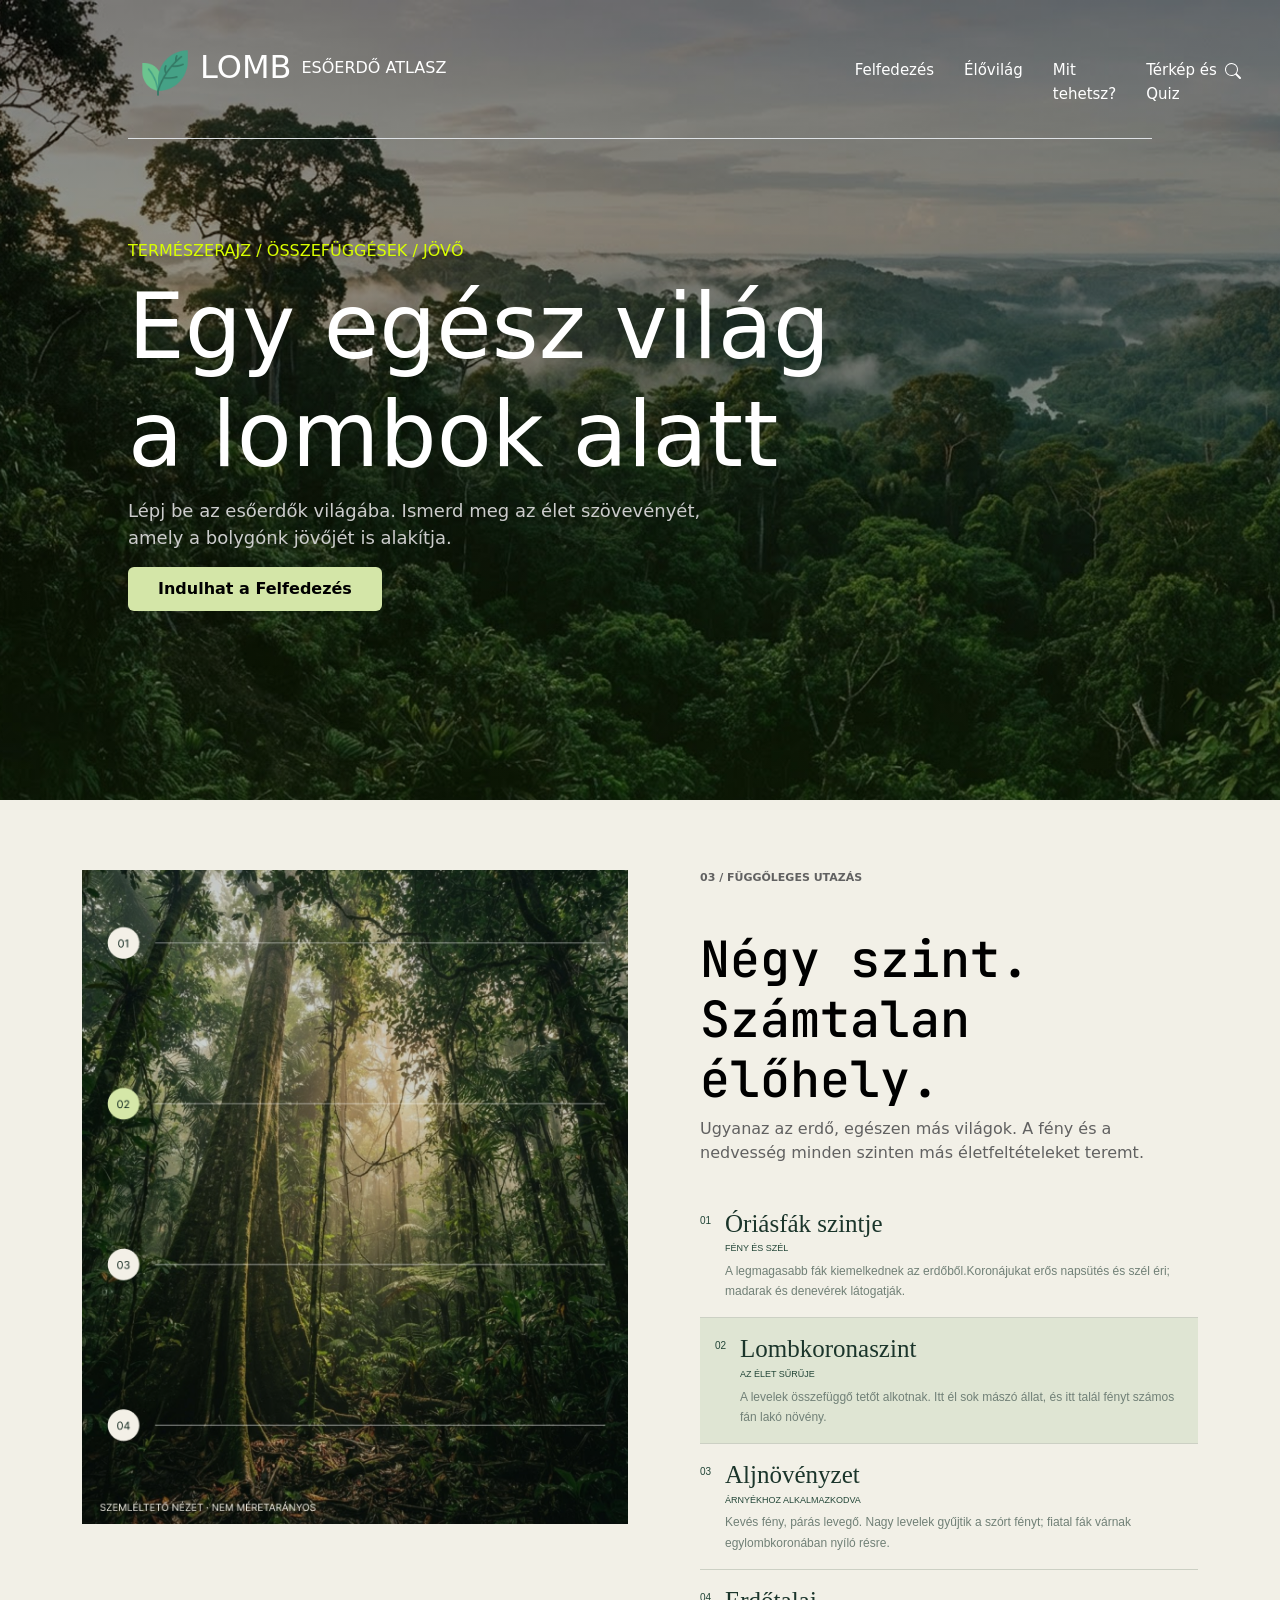
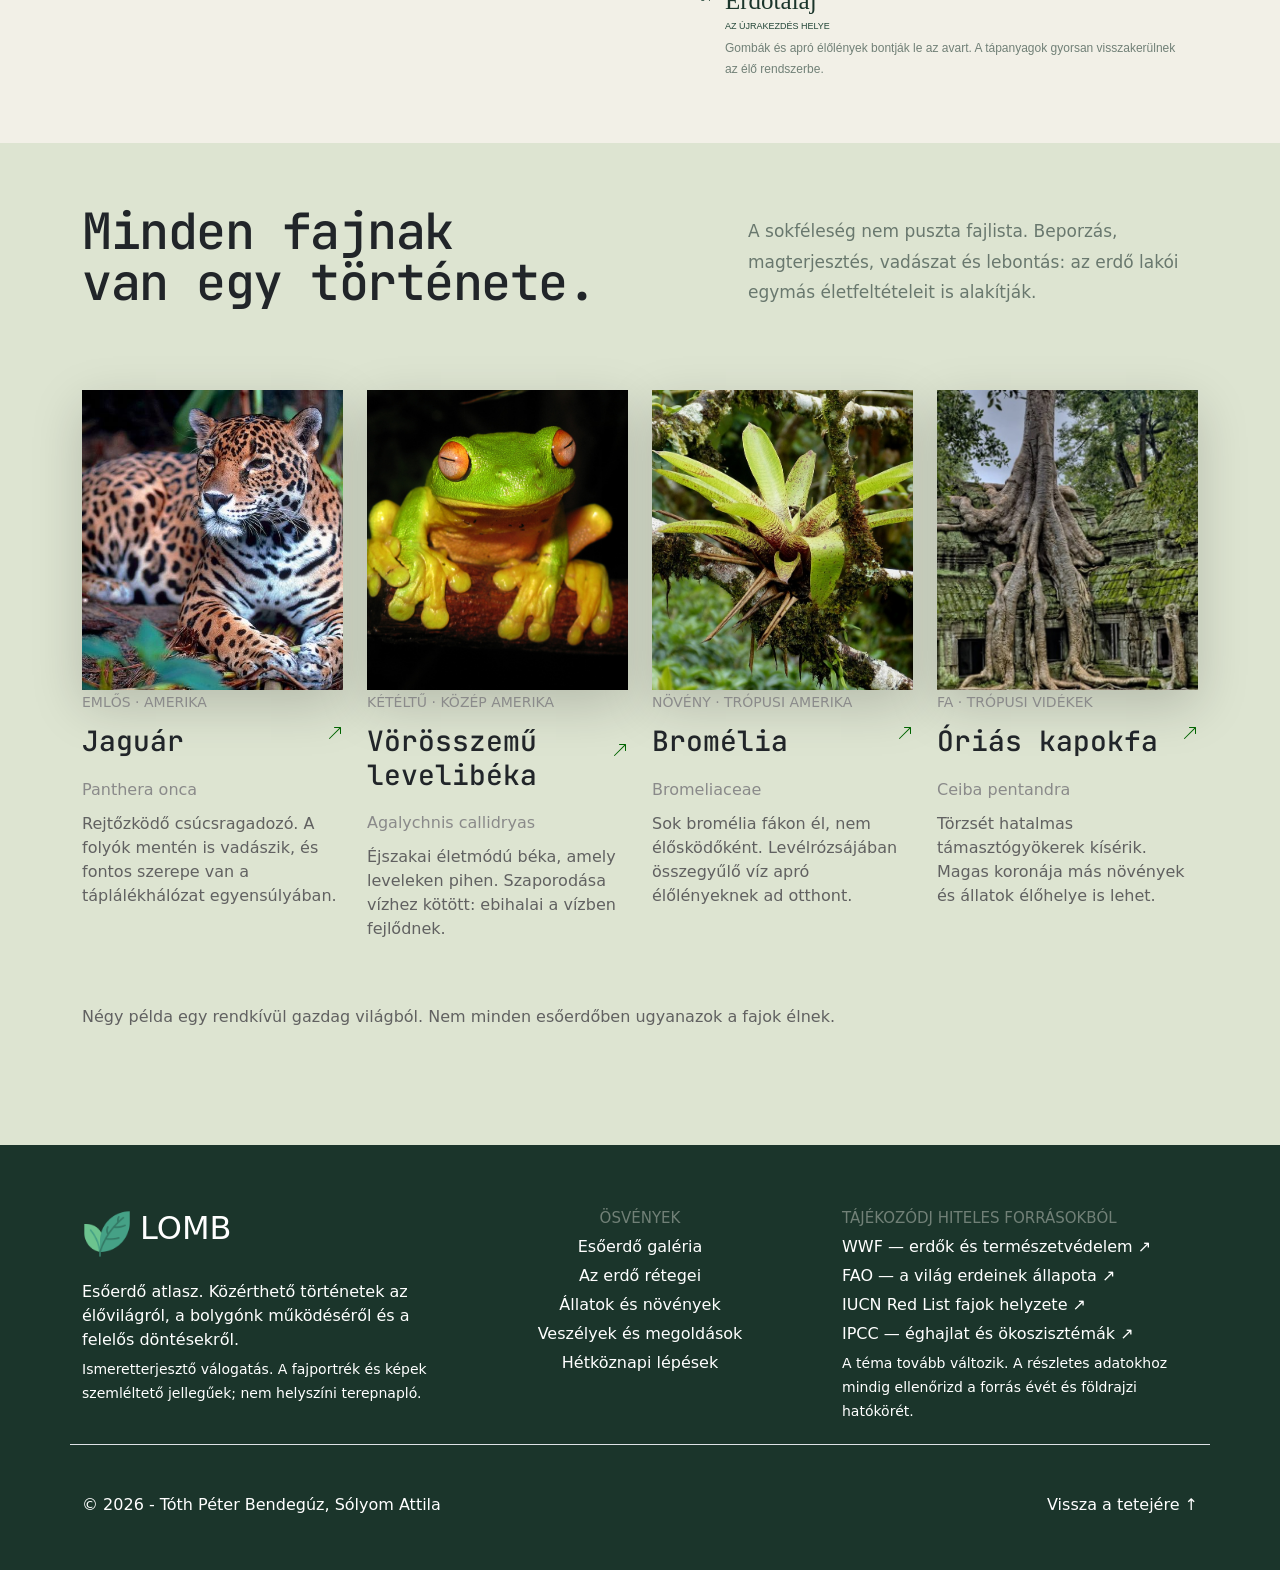
==== elovilag.html @ e2cf0f0d "Merge branch 'main' of https://github.com/Csattila123/Esoerdo-projekt" ====
<!DOCTYPE html>
<html lang="en">

<head>
    <meta charset="UTF-8">
    <meta name="viewport" content="width=device-width, initial-scale=1.0">
    <link href="https://cdn.jsdelivr.net/npm/bootstrap@5.3.8/dist/css/bootstrap.min.css" rel="stylesheet"
        integrity="sha384-sRIl4kxILFvY47J16cr9ZwB07vP4J8+LH7qKQnuqkuIAvNWLzeN8tE5YBujZqJLB" crossorigin="anonymous">
    <link rel="stylesheet" href="css/style.css">
    <title>Élővilág</title>
</head>

<body>
    <header>
        <div class="szoveg p-5">
            <div class="container-fluid border-bottom pb-3">
                <div class="row">
                    <div class="col-lg-8">
                        <div class="d-flex">
                            <img class="logo" src="images/logo.png" alt="logo" title="logo">
                            <h2>LOMB</h2>
                            <span class="text-uppercase mt-2">Esőerdő atlasz</span>
                        </div>

                    </div>

                    <div class="col-lg-4">
                        <ul class="d-flex">
                            <li><a href="index.html">Felfedezés</a></li>
                            <li><a href="elovilag.html">Élővilág</a></li>
                            <li><a href="mitTehetsz.html">Mit tehetsz?</a></li>
                            <li><a href="interaktiv.html">Térkép és Quiz</a></li>
                            <li><a href=""><svg xmlns="http://www.w3.org/2000/svg" width="16" height="16"
                                        fill="currentColor" class="bi bi-search" viewBox="0 0 16 16">
                                        <path
                                            d="M11.742 10.344a6.5 6.5 0 1 0-1.397 1.398h-.001q.044.06.098.115l3.85 3.85a1 1 0 0 0 1.415-1.414l-3.85-3.85a1 1 0 0 0-.115-.1zM12 6.5a5.5 5.5 0 1 1-11 0 5.5 5.5 0 0 1 11 0" />
                                    </svg></a></li>
                        </ul>
                    </div>
                </div>
            </div>

            <div class="kezdes">
                <span class="text-uppercase">Természerajz / Összefüggések / Jövő</span>
                <h1>Egy egész világ <br> a lombok alatt</h1>
                <p>Lépj be az esőerdők világába. Ismerd meg az élet szövevényét, <br>
                    amely a bolygónk jövőjét is alakítja.</p>
                <button type="button" class="btn btn-success">Indulhat a Felfedezés</button>
            </div>
        </div>
    </header>


    <main>
        <section class="esoerdoszint pb-5">

            <div class="container esoerdoszintek">
                <div class="row">
                    <div class="col-lg-6">
                        <img src="images/esoerdo_szintek.png" alt="esoerdo_szintek" title="esoerdo_szintek">
                    </div>


                    <div class="col-lg-6 szintek">
                        <p class="szekcio-cimke"> 03 / Függőleges utazás </p>
                        <h2>Négy szint. <br> Számtalan élőhely.</h2>
                        <p>Ugyanaz az erdő, egészen más világok. A fény és a nedvesség minden szinten más
                            életfeltételeket teremt.</p>



                        <section class="erdo-szintek">
                            <article class="erdo-szint">
                                <div class="szint-szam">01</div>
                                <div class="szint-tartalom">
                                    <h3>Óriásfák szintje</h3>
                                    <span class="szint-alcim">FÉNY ÉS SZÉL</span>
                                    <p>A legmagasabb fák kiemelkednek az erdőből.Koronájukat erős napsütés és szél éri;
                                        madarak és denevérek látogatják.</p>
                                </div>
                            </article>


                            <article class="erdo-szint kiemelt">
                                <div class="szint-szam">02</div>
                                <div class="szint-tartalom">
                                    <h3>Lombkoronaszint</h3>
                                    <span class="szint-alcim">AZ ÉLET SŰRŰJE</span>
                                    <p> A levelek összefüggő tetőt alkotnak. Itt él sok mászó állat, és itt talál fényt
                                        számos fán lakó növény.</p>
                                </div>
                            </article>


                            <article class="erdo-szint">
                                <div class="szint-szam">03</div>
                                <div class="szint-tartalom">
                                    <h3>Aljnövényzet</h3>
                                    <span class="szint-alcim">ÁRNYÉKHOZ ALKALMAZKODVA</span>
                                    <p>Kevés fény, párás levegő. Nagy levelek gyűjtik a szórt fényt; fiatal fák várnak
                                        egylombkoronában nyíló résre.</p>
                                </div>
                            </article>


                            <article class="erdo-szint">
                                <div class="szint-szam">04</div>
                                <div class="szint-tartalom">
                                    <h3>Erdőtalaj</h3>
                                    <span class="szint-alcim">AZ ÚJRAKEZDÉS HELYE</span>
                                    <p> Gombák és apró élőlények bontják le az avart. A tápanyagok gyorsan
                                        visszakerülnek az élő rendszerbe. </p>
                                </div>
                            </article>

                        </section>

                    </div>
                </div>
            </div>


        </section>


        <section class="pt-5 fajok">
            <div class="container">
                <div class="row kapcsolatok-fejlec align-items-center">
                    <div class="col-lg-7">


                        <h2 class="kapcsolatok-cim fajcim"> Minden fajnak<br> van egy története. </h2>
                    </div>

                    <div class="col-lg-5">
                        <div class="kapcsolatok-bevezeto">
                            <p> A sokféleség nem puszta fajlista. Beporzás, magterjesztés, vadászat
                                és lebontás: az erdő lakói egymás életfeltételeit is alakítják.</p>

                        </div>
                    </div>
                </div>
            </div>


            <div class="container esoerdoatlasz mt-5">
                <div class="row">
                    <div class="col-lg-3">
                        <img class="shadow-lg" src="images/jaguar.jpg" alt="jaguár" title="jaguár">
                        <span class="text-uppercase">EMLŐS · AMERIKA</span>
                        <div class="elolenynev d-flex">
                            <h3>Jaguár</h3>
                            <p><a class="elolenyhivatkozas" href="https://hu.wikipedia.org/wiki/Jagu%C3%A1r"
                                    target="_blank"> <svg xmlns="http://www.w3.org/2000/svg" width="16" height="16"
                                        fill="currentColor" class="bi bi-arrow-up-right" viewBox="0 0 16 16">
                                        <path fill-rule="evenodd"
                                            d="M14 2.5a.5.5 0 0 0-.5-.5h-6a.5.5 0 0 0 0 1h4.793L2.146 13.146a.5.5 0 0 0 .708.708L13 3.707V8.5a.5.5 0 0 0 1 0z" />
                                    </svg></a></p>
                        </div>

                        <p class="latinnev">Panthera onca</p>

                        <p>Rejtőzködő csúcsragadozó. A folyók
                            mentén is vadászik, és fontos szerepe van
                            a táplálékhálózat egyensúlyában.</p>
                    </div>


                    <div class="col-lg-3">
                        <img class="shadow-lg" src="images/levelibeka.jpg" alt="vörösszemű levelibéka" title="vörösszemű levelibéka">
                        <span class="text-uppercase">KÉTÉLTŰ · KÖZÉP AMERIKA</span>
                        <div class="elolenynev d-flex">
                            <h3>Vörösszemű levelibéka </h3>
                            <p><a class="elolenyhivatkozas"
                                    href="https://hu.wikipedia.org/wiki/V%C3%B6r%C3%B6sszem%C5%B1_levelib%C3%A9ka"
                                    target="_blank"> <svg xmlns="http://www.w3.org/2000/svg" width="16" height="16"
                                        fill="currentColor" class="bi bi-arrow-up-right" viewBox="0 0 16 16">
                                        <path fill-rule="evenodd"
                                            d="M14 2.5a.5.5 0 0 0-.5-.5h-6a.5.5 0 0 0 0 1h4.793L2.146 13.146a.5.5 0 0 0 .708.708L13 3.707V8.5a.5.5 0 0 0 1 0z" />
                                    </svg></a></p>
                        </div>

                        <p class="latinnev">Agalychnis callidryas</p>

                        <p>Éjszakai életmódú béka, amely leveleken
                            pihen. Szaporodása vízhez kötött: ebihalai
                            a vízben fejlődnek.</p>
                    </div>


                    <div class="col-lg-3">
                        <img class="shadow-lg" src="images/bromelia.jpg" alt="bromélia" title="bromélia">
                        <span class="text-uppercase">NÖVÉNY · TRÓPUSI AMERIKA</span>
                        <div class="elolenynev d-flex">
                            <h3>Bromélia</h3>
                            <p><a class="elolenyhivatkozas" href="https://hu.wikipedia.org/wiki/Brom%C3%A9lia"
                                    target="_blank"> <svg xmlns="http://www.w3.org/2000/svg" width="16" height="16"
                                        fill="currentColor" class="bi bi-arrow-up-right" viewBox="0 0 16 16">
                                        <path fill-rule="evenodd"
                                            d="M14 2.5a.5.5 0 0 0-.5-.5h-6a.5.5 0 0 0 0 1h4.793L2.146 13.146a.5.5 0 0 0 .708.708L13 3.707V8.5a.5.5 0 0 0 1 0z" />
                                    </svg></a></p>
                        </div>

                        <p class="latinnev">Bromeliaceae</p>

                        <p>Sok bromélia fákon él, nem élősködőként.
                            Levélrózsájában összegyűlő víz apró
                            élőlényeknek ad otthont.</p>
                    </div>


                    <div class="col-lg-3">
                        <img class="shadow-lg" src="images/kapokfa.jpg" alt="kapokfa" title="kapokfa">
                        <span class="text-uppercase">FA · TRÓPUSI VIDÉKEK</span>
                        <div class="elolenynev d-flex">
                            <h3>Óriás kapokfa</h3>
                            <p><a class="elolenyhivatkozas" href="https://hu.wikipedia.org/wiki/Gyapotfa"
                                    target="_blank"> <svg xmlns="http://www.w3.org/2000/svg" width="16" height="16"
                                        fill="currentColor" class="bi bi-arrow-up-right" viewBox="0 0 16 16">
                                        <path fill-rule="evenodd"
                                            d="M14 2.5a.5.5 0 0 0-.5-.5h-6a.5.5 0 0 0 0 1h4.793L2.146 13.146a.5.5 0 0 0 .708.708L13 3.707V8.5a.5.5 0 0 0 1 0z" />
                                    </svg></a></p>
                        </div>

                        <p class="latinnev">Ceiba pentandra</p>

                        <p>Törzsét hatalmas támasztógyökerek
                            kísérik. Magas koronája más növények és
                            állatok élőhelye is lehet.</p>
                    </div>
                </div>
                <p class="pelda mt-5">Négy példa egy rendkívül gazdag világból. Nem minden esőerdőben ugyanazok a fajok
                    élnek.</p>
            </div>


        </section>
    </main>

    <footer>
        <div class="container py-5">
            <div class="row border-bottom py-3">
                <div class="col-lg-4">
                    <div class="d-flex mb-3">
                        <p class="me-2"><img src="images/logo.png" alt="logo" title="logo" class="logo"></p>
                        <h2>LOMB</h2>
                    </div>

                    <p>Esőerdő atlasz. Közérthető történetek az élővilágról, a
                        bolygónk működéséről és a felelős döntésekről.</p>

                    <p><small>Ismeretterjesztő válogatás. A fajportrék és képek szemléltető jellegűek;
                            nem helyszíni terepnapló.</small></p>
                </div>
                <div class="col-lg-4 text-center">
                    <h3>Ösvények</h3>
                    <p><a href="https://www.shutterstock.com/hu/search/amazon-jungle-map" target="_blank">Esőerdő
                            galéria</a></p>
                    <p><a href="elovilag.html">Az erdő rétegei</a></p>
                    <p><a href="elovilag.html">Állatok és növények</a></p>
                    <p><a href="mitTehetsz.html">Veszélyek és megoldások</a></p>
                    <p><a href="mitTehetsz.html">Hétköznapi lépések</a></p>
                </div>
                <div class="col-lg-4">
                    <h3>Tájékozódj hiteles forrásokból</h3>
                    <p><a href="https://wwf.hu/" target="_blank">WWF — erdők és természetvédelem ↗</a></p>
                    <p><a href="https://www.fao.org/home/en" target="_blank">FAO — a világ erdeinek állapota ↗</a></p>
                    <p><a href="https://www.iucnredlist.org/" target="_blank">IUCN Red List fajok helyzete ↗</a></p>
                    <p><a href="https://www.ipcc.ch/" target="_blank">IPCC — éghajlat és ökoszisztémák ↗</a></p>
                    <p><small>A téma tovább változik. A részletes adatokhoz mindig ellenőrizd a
                            forrás évét és földrajzi hatókörét.</small></p>
                </div>
            </div>

            <div class="d-flex justify-content-between mt-5">
                <p>&copy; 2026 - Tóth Péter Bendegúz, Sólyom Attila</p>
                <p><a href="#kezdes">Vissza a tetejére ↑</a></p>
            </div>
        </div>
    </footer>
</body>

</html>
---- css/style.css ----
@import url('https://fonts.googleapis.com/css2?family=JetBrains+Mono:ital,wght@0,100..800;1,100..800&display=swap');

.logo{
    height: 50px;
}

header h2{
    margin: 0px 10px;
}

header {
    background:
        linear-gradient(rgba(0, 0, 0, 0.5), rgba(34, 78, 14, 0.25)),
        url("../images/Rainforest canopy.png");
    height: 800px;
    background-repeat: no-repeat;
    background-size: cover;
    color: #fff;
    background-position: center top;
    padding-left: 80px;
    padding-right: 80px;
    background-attachment: fixed;
}

header ul{
    list-style-type: none;
    text-decoration: none;
    margin-top: 10px;
}

header ul li a{
    text-decoration: none;
    margin-right: 30px;
    color: #fff;
    font-size: 15px;
    transition: font-size 0.3s ease-in-out;
    
}



header ul li a:hover{
    font-size: 17px;
}

.kezdes{
    margin-top: 100px;
}

.kezdes span{
    color: rgb(217, 255, 0);
}

.kezdes h1{
    margin-top: 10px;
    font-size: 90px;
}

.kezdes p:first-of-type{
    color: rgb(204, 204, 204);
    font-size: 18px;
}


.kezdes button{
    font-size: 16px;
    padding: 10px 30px;
    background-color: rgb(212,230, 168);
    color:#000;
    border: none;
    font-weight: 600;
}

.kezdes button:hover{
    background-color: rgb(108, 121, 72);
    color:#000;
    border: none;
    font-weight: 600;
}






.kapcsolatok {
    background-color: #f2f0e7 !important;
    padding: 85px 5.4% 80px;
}

.kapcsolatok .container {
    padding: 0;
}


.kapcsolatok-fejlec {
    row-gap: 25px;
}

.kisZold small, .szekcio-cimke{
    text-transform: uppercase;
}

.szekcio-cimke {
    font-size: 11px;
    font-weight: 600;
    margin-bottom: 42px;
    color: #1b352b;
}

.kapcsolatok-cim {
    font-size: clamp(48px, 4.5vw, 62px);
    font-weight: 500;
    line-height: 1.02;
    letter-spacing: -1.5px;
    margin: 0;
}

.kapcsolatok-bevezeto {
    max-width: 450px;
    margin-left: auto;
    padding-top: 25px;
}

.kapcsolatok-bevezeto p {
    color: #69786e;
    font-size: 17px;
    line-height: 1.8;
    margin-bottom: 14px;
}

.kapcsolatok-bevezeto span {
    display: block;
    font-size: 12px;
    line-height: 1.7;
   
}


.kapcsolatok-vonal {
    border: 0;
    border-top: 2px solid #ccd0c4;
    opacity: 1;
    margin: 40px 0;
}


.kapcsolat-kartya {
    height: 100%;
}

.kartya-felso {
    display: flex;
    justify-content: space-between;
    align-items: center;
    margin-bottom: 22px;
    padding-right: 12px;
}



.kapcsolat-kartya h3 {
    font-size: 29px;
    font-weight: 500;
    letter-spacing: -0.5px;
    margin-bottom: 14px;
}

.kapcsolat-kartya p {
    color: #718077;
    font-size: 17px;
    line-height: 1.75;
    max-width: 390px;
    margin-bottom: 15px;
}

.kapcsolat-kartya a {
    display: inline-flex;
    align-items: center;
    gap: 6px;

    color: #173d30;
    font-size: 11px;
    font-weight: 700;

    text-decoration: none;
    border: none;
    background: transparent;
    padding: 0;
    margin: 0;

    transition: opacity 0.2s ease;
}

.kapcsolat-kartya a span {
    display: inline-block;
    font-size: 13px;
    line-height: 1;
    font-weight: 500;
    transition: transform 0.2s ease;
    font-family: "Inter", sans-serif;
}

.kapcsolat-kartya a:hover {
    color: #173d30;
    text-decoration: none;
    opacity: 0.7;
}

.kapcsolat-kartya a:hover span {
    transform: translate(2px, -2px);
}

.tropusiesoerdo{
    padding-top: 100px ;
}

.zoldHatter img, .esoerdoatlasz img, .torekenyEgyensuly img{
    width: 100%;
    object-fit: cover;
    margin-top: 20px;
}

.esoerdoatlasz img{
    max-width: 100%;
    height: 300px;
    
}

.esoerdohatter{
    background-color: rgb(232, 230, 219) !important;
}

.esoerdoatlasz span{
    font-size: 14px;
    color: #8b8b8b;
}

.esoerdoatlasz h3, .zoldHatter h3, .torekenyEgyensuly h3{
    font-family: "JetBrains Mono", monospace;
    margin: 10px 0px;
}

.esoerdoatlasz p{
    color: #616161;
}

.esoerdoatlasz{
    padding-bottom: 100px;
}

.torekenyEgyensuly, .zoldHatter, .tavoliErdok{
    padding-top: 100px;
}

.zoldHatter{
    background-color: #173d30;
    color: #fff;
}

.zoldHatter h2, .torekenyEgyensuly h2{
    font-family: "Inter", sans-serif;
}
.esoerdoszintek img{
    object-fit: cover;
    max-width: 100%;
    width: 100%;
}

.esoerdoszint{
    padding-top: 70px;
    background-color: #f2f0e7 !important;
}

.szintek{
    padding-left: 60px;
}

.szintek h2{
     font-family: "JetBrains Mono", monospace;
     font-size: 50px;
     color: #000;
}

.szintek p{
    color: #616161;
}

.szintek{
    color: #000 !important;
}

.erdo-szintek {
    width: 100%;
    background-color: #f2f0e7 !important;
    color: #1b352b;
    margin-top: 45px;
}

.erdo-szint {
    display: grid;
    grid-template-columns: 25px 1fr;
    column-gap: 0;

    padding: 17px 15px 16px 0;
    border-bottom: 1px solid #ccd0c4;

    transition: background-color 0.2s ease;
}

.erdo-szint:first-child {
    padding-top: 0;
}

.erdo-szint:last-child {
    border-bottom: none;
}

.erdo-szint.kiemelt {
    background-color: #dfe5d3 !important;
    padding: 17px 15px 16px;
    margin-left: 0;
    margin-right: 0;
}

.szint-szam {
    font-family: "Inter", sans-serif;
    font-size: 10px;
    font-weight: 400;
    color: #234638;
    padding-top: 3px;
}

.szint-tartalom h3 {
    font-family: "Cormorant Garamond", Georgia, serif;
    font-size: 25px;
    font-weight: 500;
    line-height: 1.15;

    color: #1b352b;
    margin: 0 0 3px;
}

.szint-alcim {
    display: block;
    font-family: "Inter", sans-serif;
    font-size: 9px;
    font-weight: 500;
    line-height: 1.6;
    color: #234638;

    margin-bottom: 5px;
}

.szint-tartalom p {
    font-family: "Inter", sans-serif;
    font-size: 12px;
    font-weight: 400;
    line-height: 1.7;

    color: #718077;
    margin: 0;
    max-width: 850px;
}


.fajok{
    background-color: rgb(221, 228, 209);
}

.elolenynev{
    justify-content: space-between;
    align-items:center;
}

.elolenyhivatkozas svg{
    color: darkgreen;
    transition: height 0.3s ease-in-out !important;
}

.elolenyhivatkozas svg:hover{
    height: 30px !important;
}

.latinnev{
    color:#8a8a8a !important;
    margin: 10px 0px;
}

.pelda{
    color:#8a8a8a;
}
.kisZold{
    background-color: #dde4d1;
    color: #173d30;
}

.mittehetsz{
    background:
        linear-gradient(rgba(0, 0, 0, 0.5), rgba(13, 29, 5, 0.9)),
        url("../images/Livingfoliage.png");
    height: 550px;
    background-repeat: no-repeat;
    background-size: cover;
    color: #fff;
    background-position: center top;
    padding-left: 80px;
    padding-right: 80px;
   padding-bottom: 100px !important;
}

.mittehetsz h2{
    font-size: 50px;
}

.mittehetsz p{
    color: #aaa;
}

.mittehetszdiv{
    width: 30% ;
    padding-left: 70px;
}

.mittehetszdiv .btn-success{
    background-color: rgb(212,230, 168);
    color:#000;
    border-radius: 10px;
    font-weight: 500;
    margin-right: 20px;
}

.mittehetszdiv .btn-success:hover{
    background-color: rgb(108, 121, 72);
    color:#000;
    font-weight: 500;
}

.mittehetszdiv .btn-outline-light{
    background-color:transparent;
    color: #fff;
    border: 1px solid #fff;
}

.mittehetszdiv .btn-outline-light:hover{
    background-color:rgb(175, 175, 175);
    color:#fff;
}

.torekenyEgyensuly{
    background-color: #fff;
    color: #000;
}

.torekenyEgyensuly h3, .torekenyEgyensuly h2, .tavoliErdok h3, .tavoliErdok h2{
    color: #000;
}

.tudatosKartya{
    width: 600px;
    margin: 10px;
    background-color: #fff;
}

.tavoliErdok h3{
    font-style: italic;
}

.tavoliErdok{
    background-color: #e8e6db;
    color: #000;
}

.tipp{
    color: #173d30;
    font-weight: 800;
}

.eltunik{
    font-size: 50px;
    font-family: "JetBrains Mono", monospace;
}

.tavoliErdok{
    padding-bottom: 130px !important;
}

.fajcim{
    font-family: "JetBrains Mono", monospace;
    font-size: 50px;
}

.legnagyobb{
    font-family: "JetBrains Mono", monospace;
    font-size: 50px;
}

.kepamazon{
    border-radius: 15px;
}

footer{
    background-color:#1b352b;
    color: #fff;
}

footer h3{
    text-transform: uppercase;
    color: #718077;
    font-size: 15px;
}

footer a{
    color: #fff;
    text-decoration: none;
}

footer p{
    margin-bottom: 5px;
}
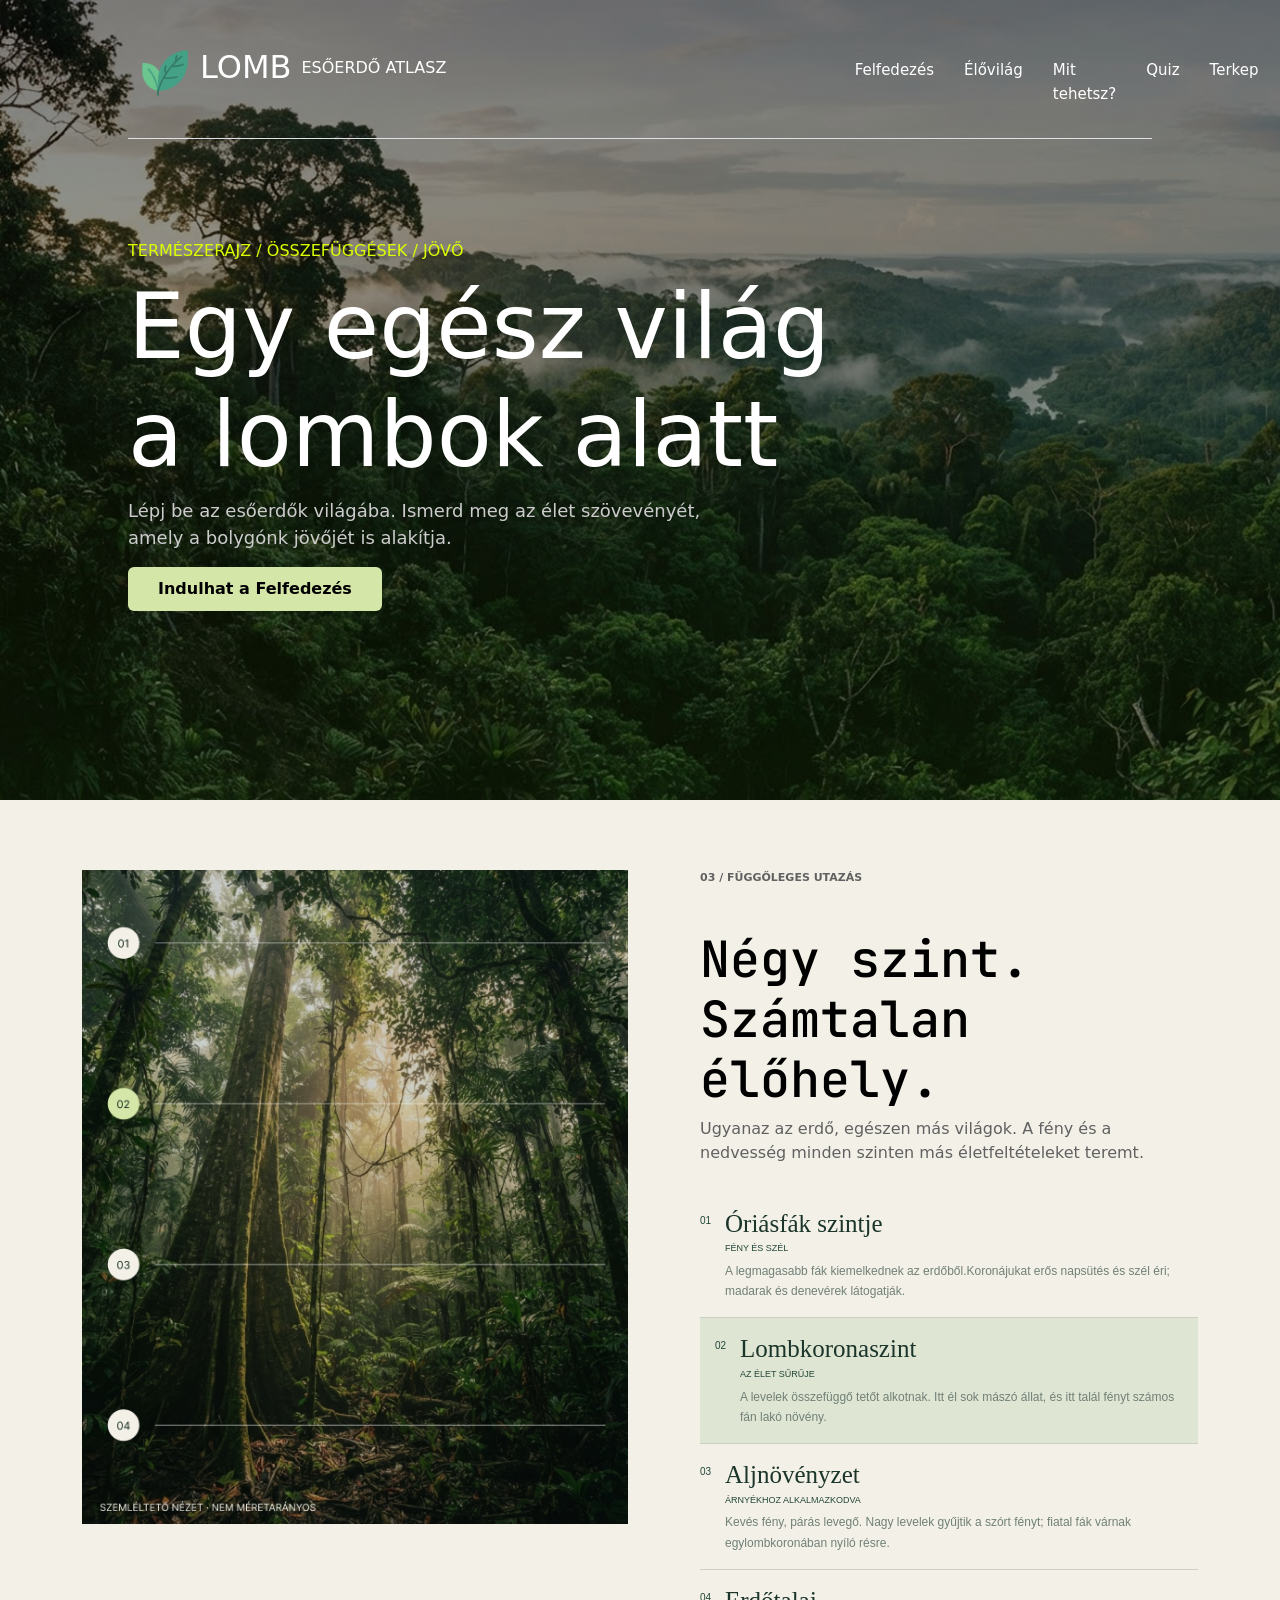
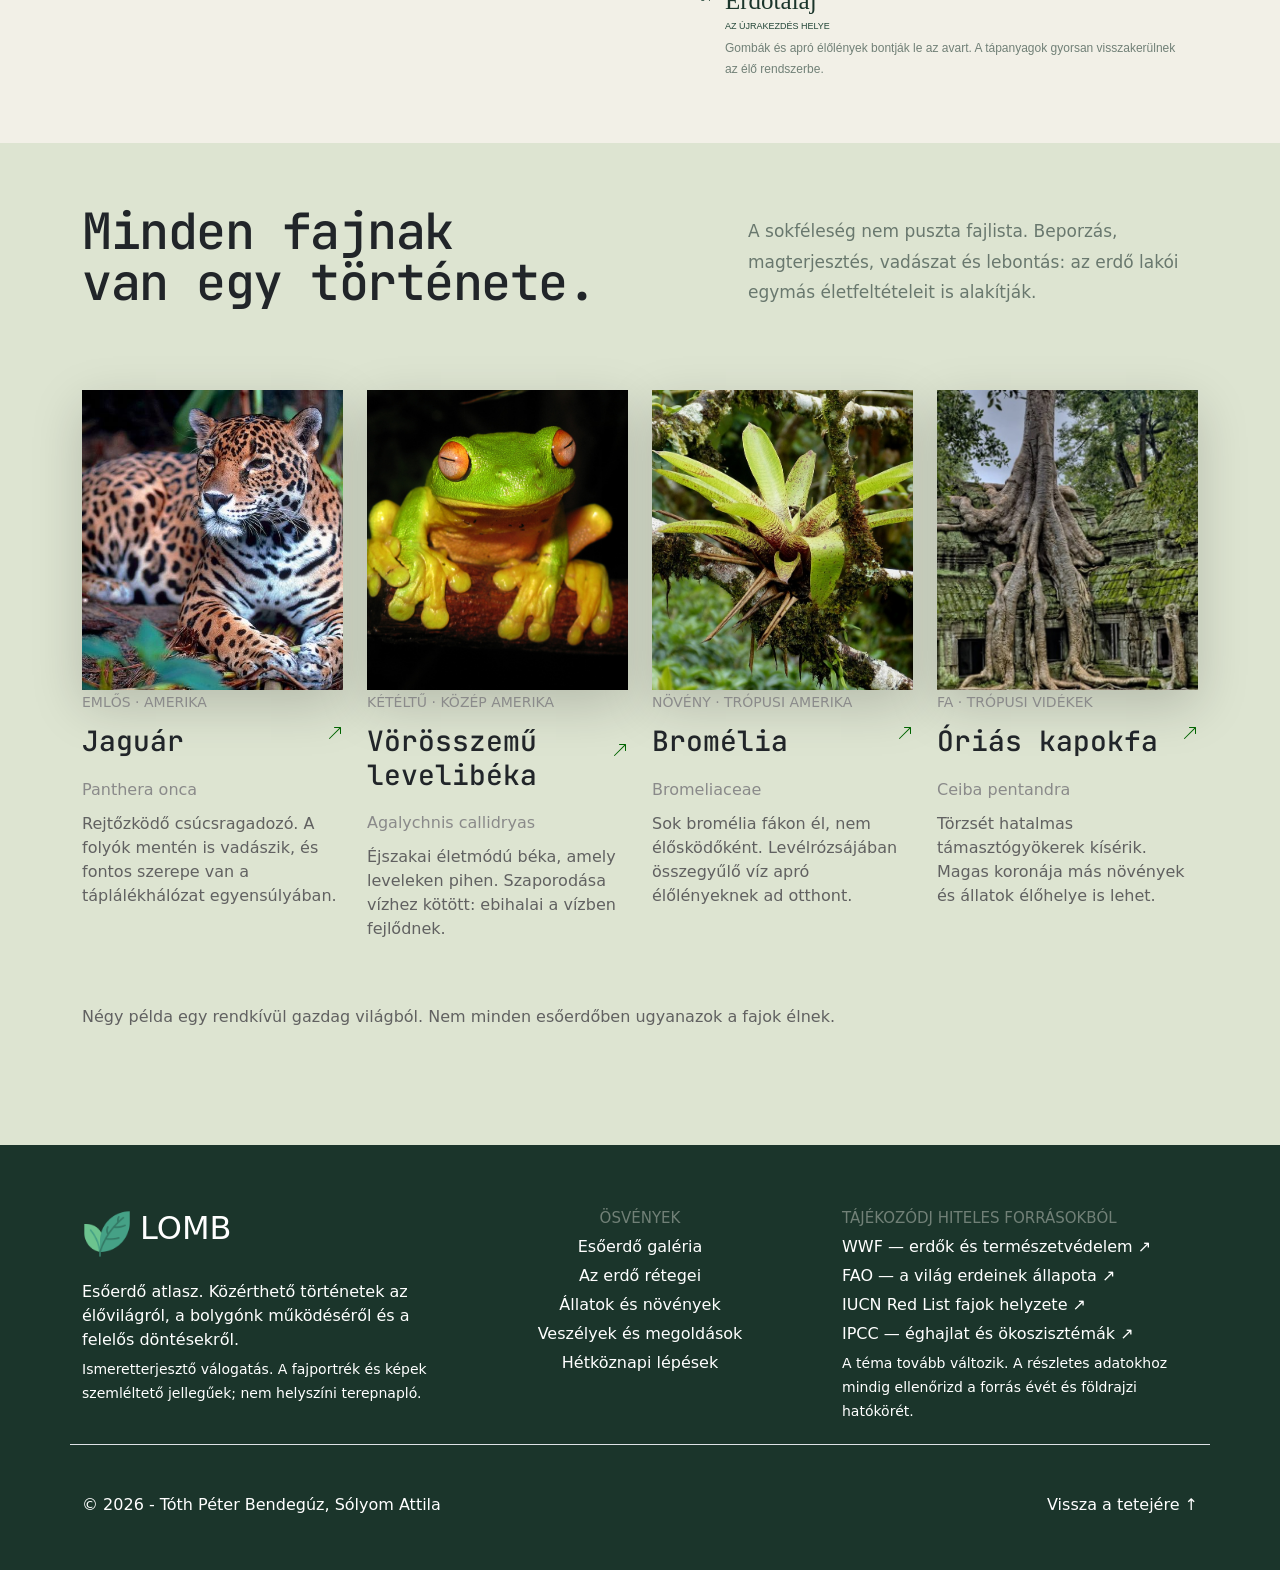
==== commit 7e0978a3: "térkép és kvíz különválasztása" ====
--- a/elovilag.html
+++ b/elovilag.html
@@ -29,7 +29,8 @@
                             <li><a href="index.html">Felfedezés</a></li>
                             <li><a href="elovilag.html">Élővilág</a></li>
                             <li><a href="mitTehetsz.html">Mit tehetsz?</a></li>
-                            <li><a href="interaktiv.html">Térkép és Quiz</a></li>
+                            <li><a href="interaktiv.html">Quiz</a></li>
+                            <li><a href="terkep.html">Terkep</a></li>
                             <li><a href=""><svg xmlns="http://www.w3.org/2000/svg" width="16" height="16"
                                         fill="currentColor" class="bi bi-search" viewBox="0 0 16 16">
                                         <path
@@ -40,7 +41,7 @@
                 </div>
             </div>
 
-            <div class="kezdes">
+            <div class="kezdes" id="kezdes">
                 <span class="text-uppercase">Természerajz / Összefüggések / Jövő</span>
                 <h1>Egy egész világ <br> a lombok alatt</h1>
                 <p>Lépj be az esőerdők világába. Ismerd meg az élet szövevényét, <br>
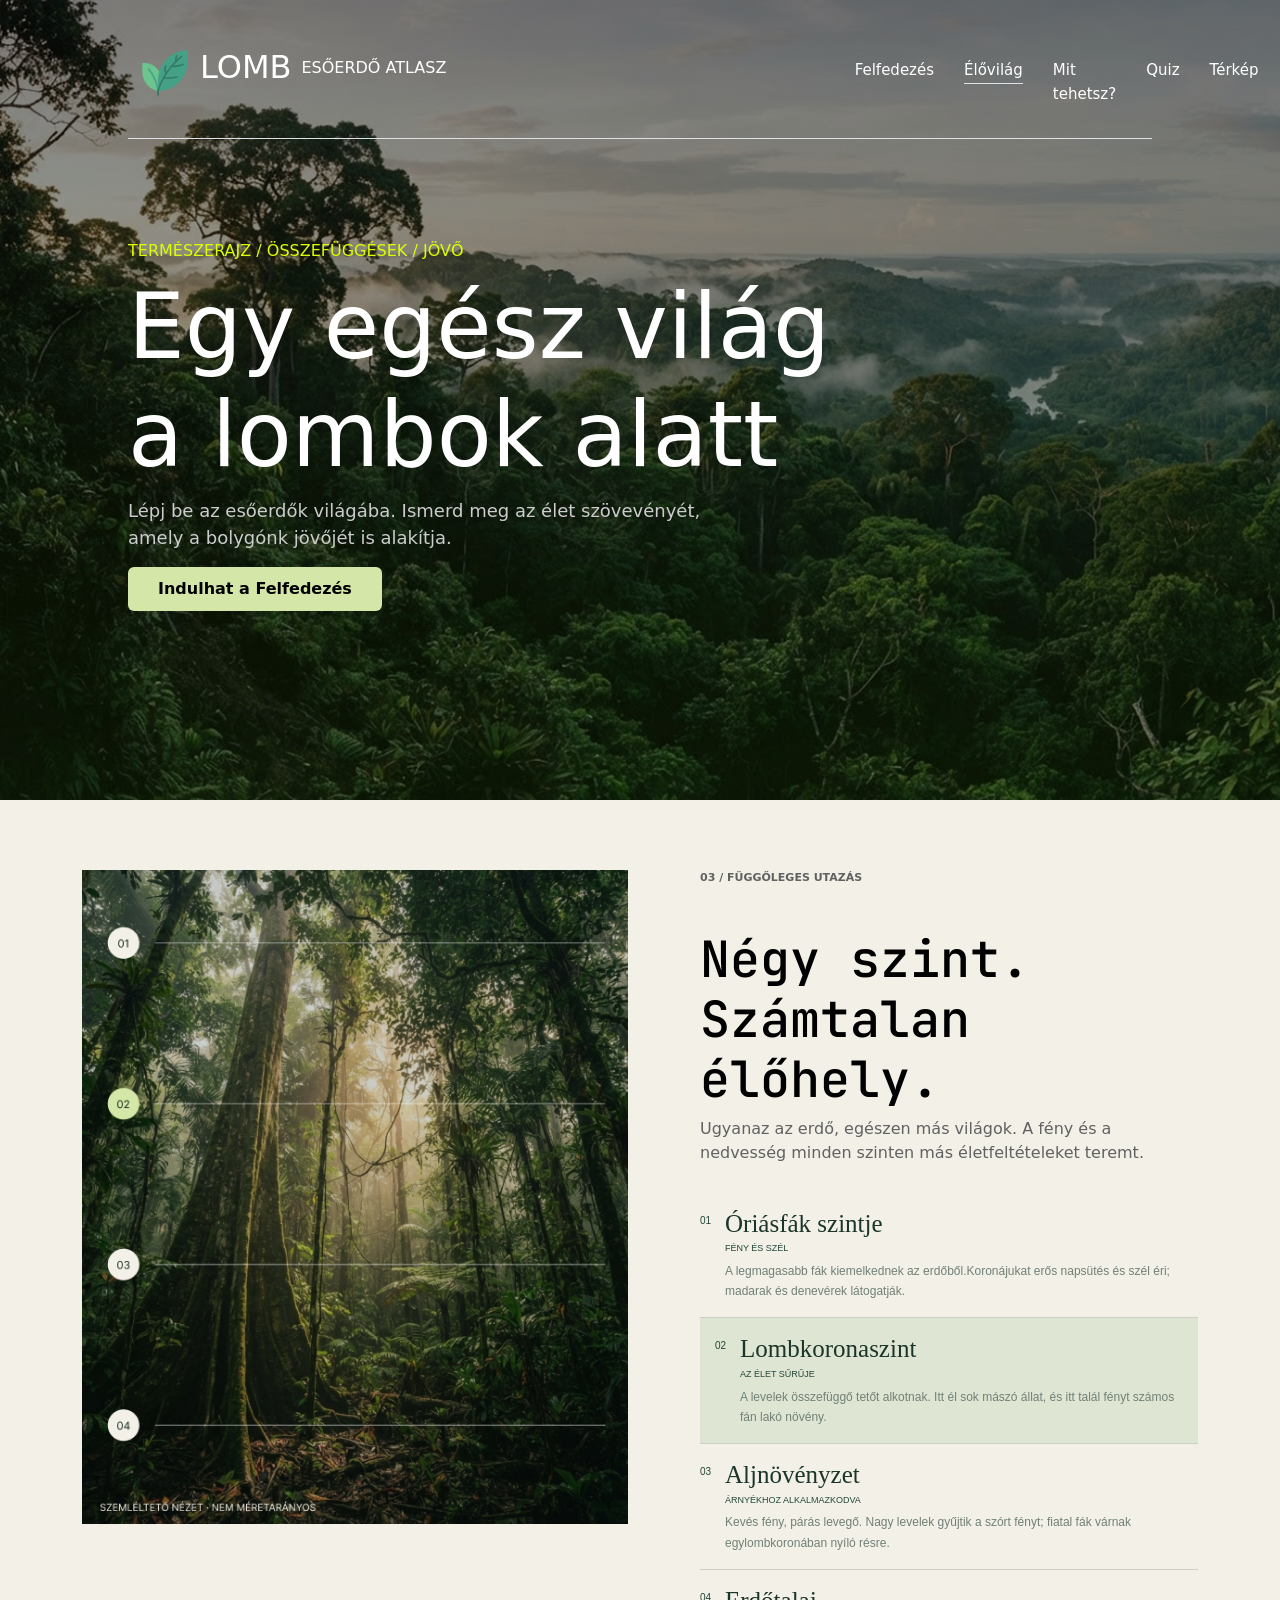
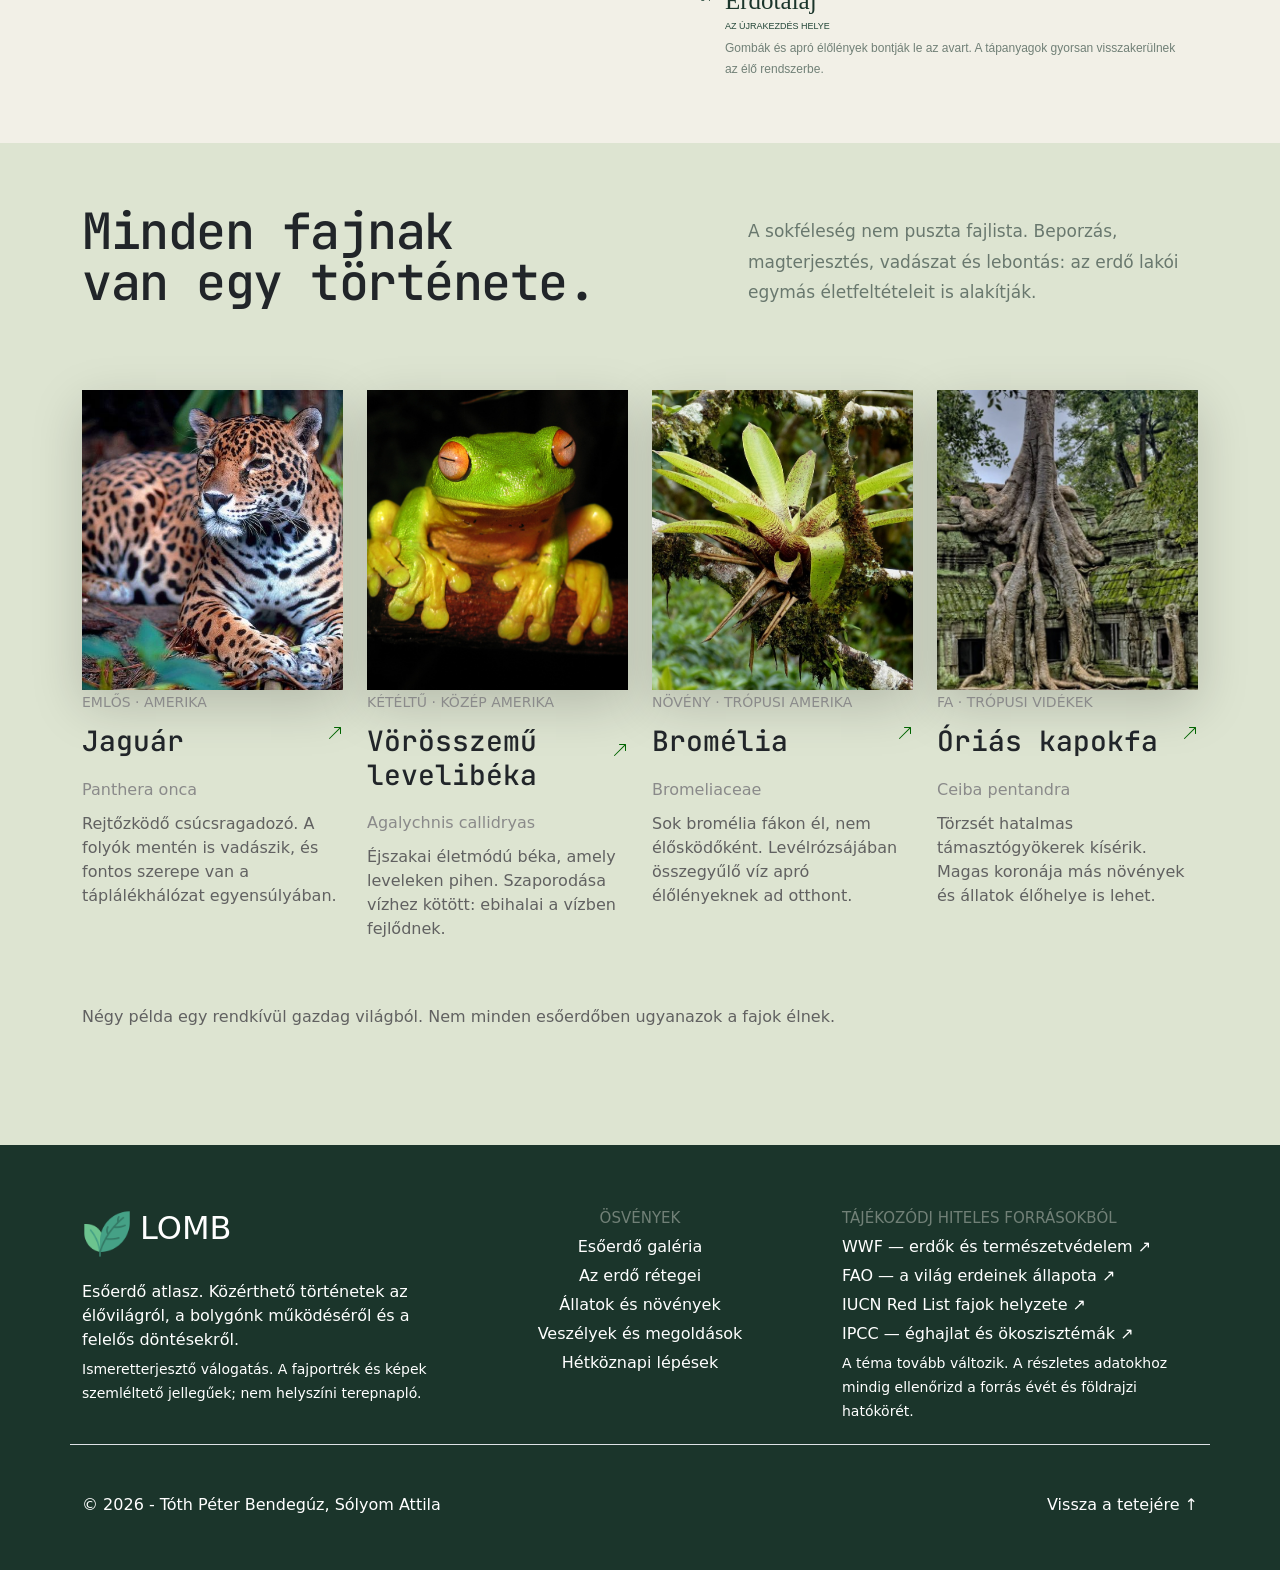
==== commit 96ba2d5b: "nav border-bottom és mittehetsz.html gomb link megcsinálása" ====
--- a/elovilag.html
+++ b/elovilag.html
@@ -27,10 +27,10 @@
                     <div class="col-lg-4">
                         <ul class="d-flex">
                             <li><a href="index.html">Felfedezés</a></li>
-                            <li><a href="elovilag.html">Élővilág</a></li>
+                            <li><a href="elovilag.html" class="border-bottom pb-1">Élővilág</a></li>
                             <li><a href="mitTehetsz.html">Mit tehetsz?</a></li>
                             <li><a href="interaktiv.html">Quiz</a></li>
-                            <li><a href="terkep.html">Terkep</a></li>
+                            <li><a href="terkep.html">Térkép</a></li>
                             <li><a href=""><svg xmlns="http://www.w3.org/2000/svg" width="16" height="16"
                                         fill="currentColor" class="bi bi-search" viewBox="0 0 16 16">
                                         <path
--- a/css/style.css
+++ b/css/style.css
@@ -430,6 +430,16 @@
     margin-right: 20px;
 }
 
+.mittehetszdiv .btn-success a{
+    text-decoration: none;
+    color:#000;
+}
+
+.mittehetszdiv .btn-outline-light a{
+    text-decoration: none;
+    color:#fff;
+}
+
 .mittehetszdiv .btn-success:hover{
     background-color: rgb(108, 121, 72);
     color:#000;
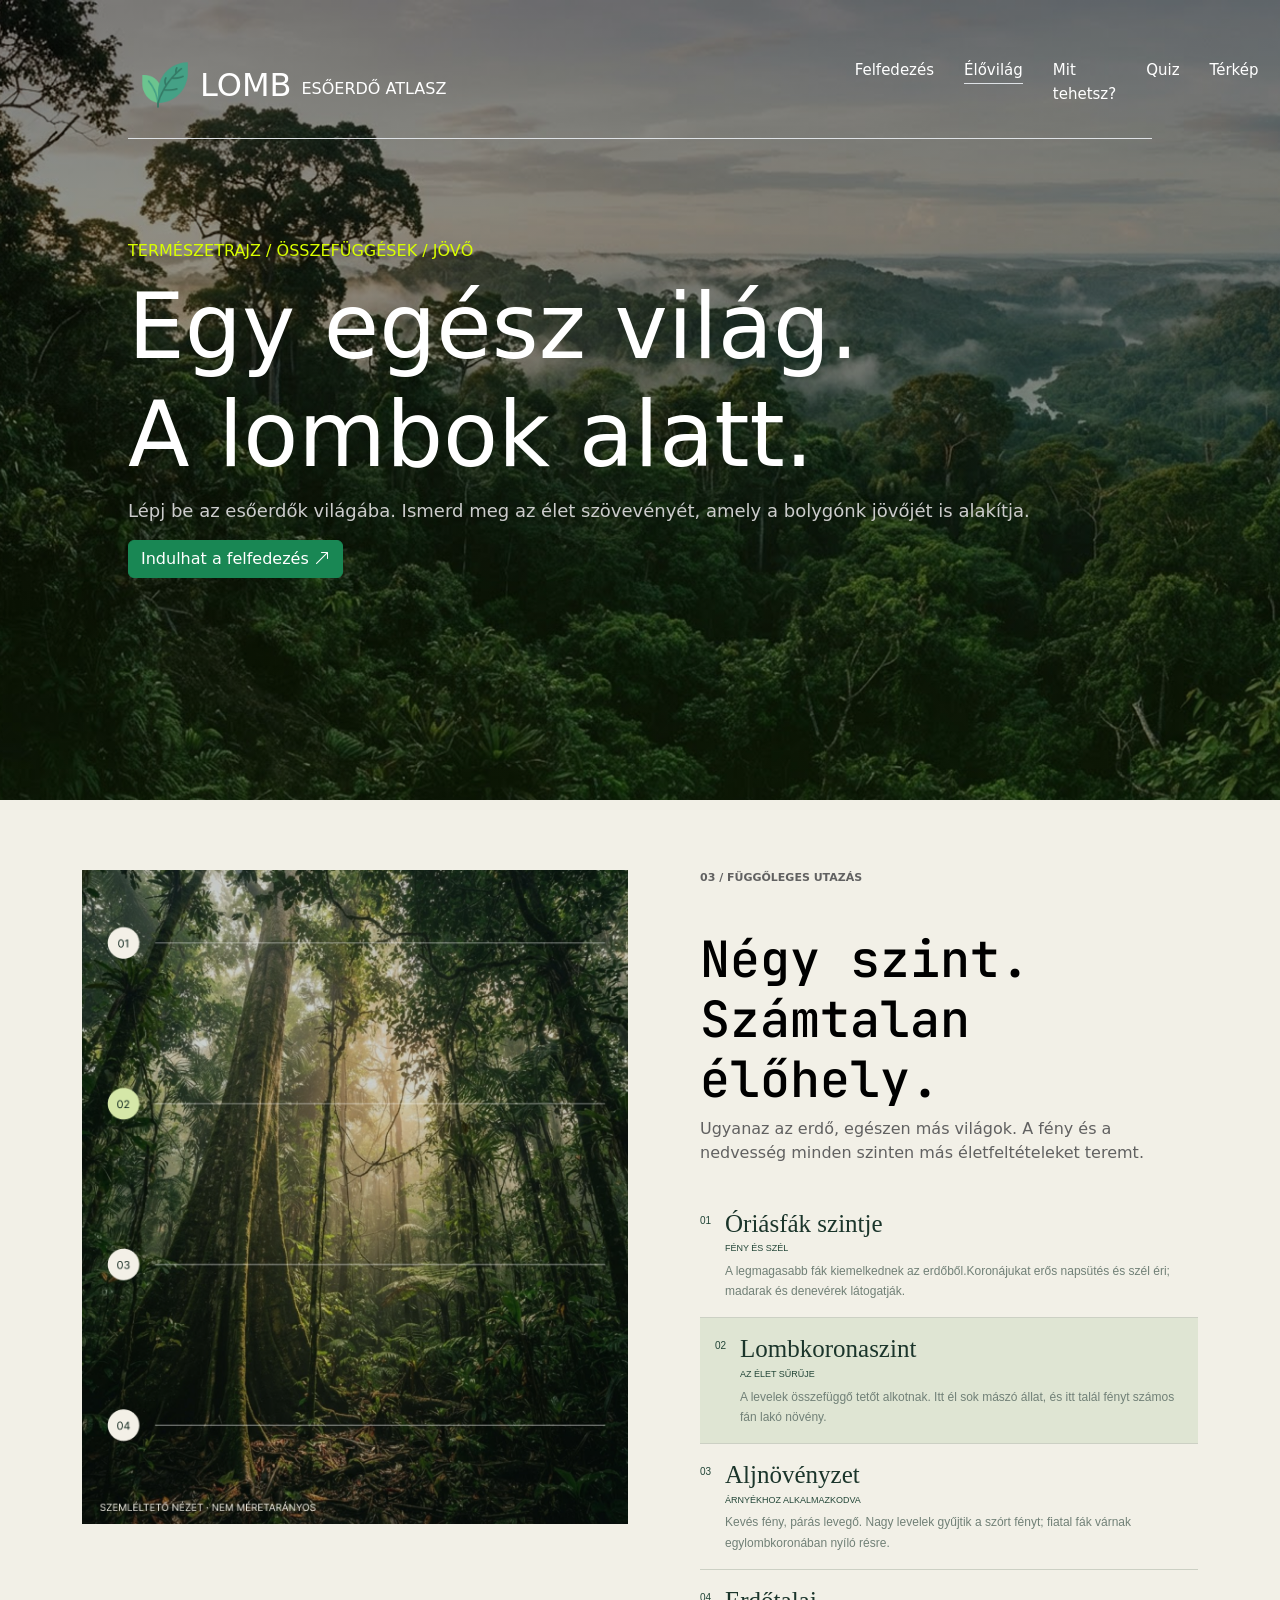
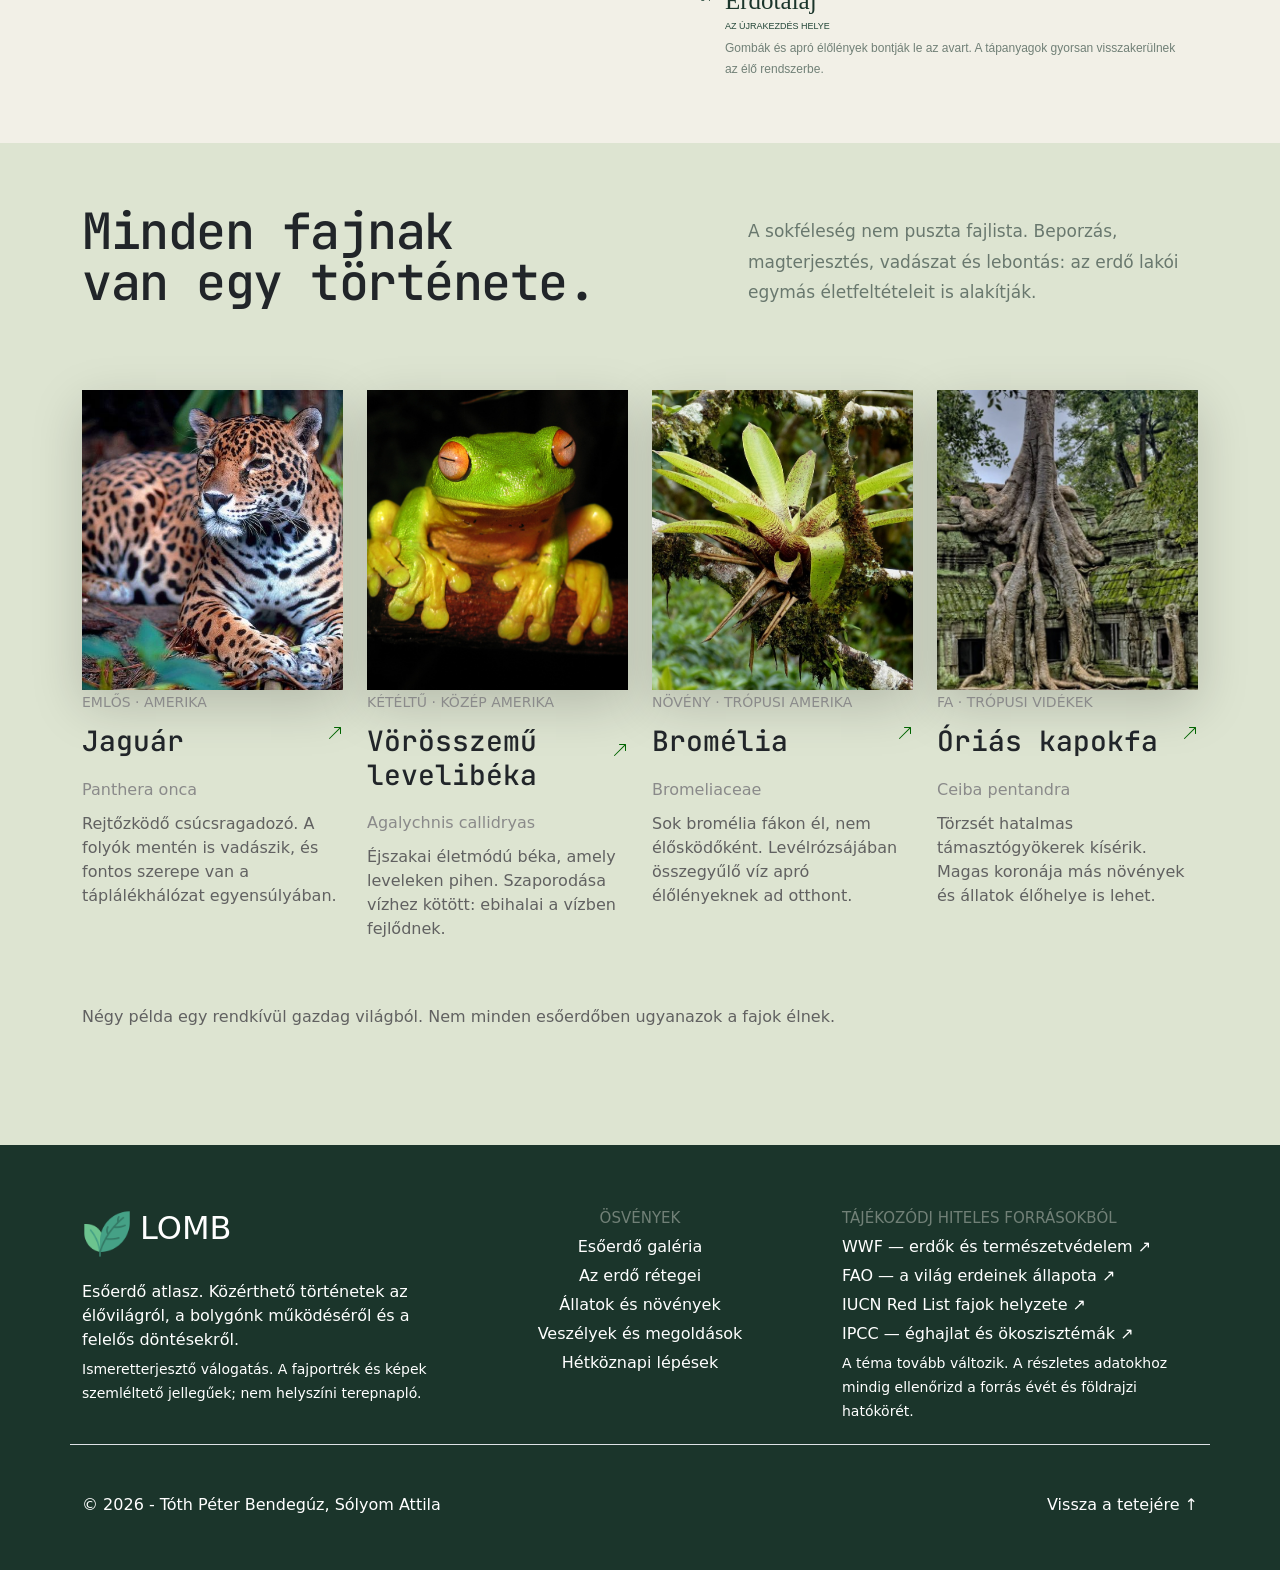
==== commit 8d66845c: "mobilnézet - hamburgermenü" ====
--- a/elovilag.html
+++ b/elovilag.html
@@ -7,49 +7,91 @@
     <link href="https://cdn.jsdelivr.net/npm/bootstrap@5.3.8/dist/css/bootstrap.min.css" rel="stylesheet"
         integrity="sha384-sRIl4kxILFvY47J16cr9ZwB07vP4J8+LH7qKQnuqkuIAvNWLzeN8tE5YBujZqJLB" crossorigin="anonymous">
     <link rel="stylesheet" href="css/style.css">
+    <script src="https://cdn.jsdelivr.net/npm/bootstrap@5.3.8/dist/js/bootstrap.bundle.min.js"></script>
+    <link rel="stylesheet" href="https://cdn.jsdelivr.net/npm/bootstrap-icons@1.13.2/font/bootstrap-icons.min.css">
     <title>Élővilág</title>
 </head>
 
 <body>
     <header>
-        <div class="szoveg p-5">
-            <div class="container-fluid border-bottom pb-3">
-                <div class="row">
-                    <div class="col-lg-8">
-                        <div class="d-flex">
-                            <img class="logo" src="images/logo.png" alt="logo" title="logo">
-                            <h2>LOMB</h2>
-                            <span class="text-uppercase mt-2">Esőerdő atlasz</span>
-                        </div>
-
-                    </div>
-
-                    <div class="col-lg-4">
-                        <ul class="d-flex">
-                            <li><a href="index.html">Felfedezés</a></li>
-                            <li><a href="elovilag.html" class="border-bottom pb-1">Élővilág</a></li>
-                            <li><a href="mitTehetsz.html">Mit tehetsz?</a></li>
-                            <li><a href="interaktiv.html">Quiz</a></li>
-                            <li><a href="terkep.html">Térkép</a></li>
-                            <li><a href=""><svg xmlns="http://www.w3.org/2000/svg" width="16" height="16"
-                                        fill="currentColor" class="bi bi-search" viewBox="0 0 16 16">
-                                        <path
-                                            d="M11.742 10.344a6.5 6.5 0 1 0-1.397 1.398h-.001q.044.06.098.115l3.85 3.85a1 1 0 0 0 1.415-1.414l-3.85-3.85a1 1 0 0 0-.115-.1zM12 6.5a5.5 5.5 0 1 1-11 0 5.5 5.5 0 0 1 11 0" />
-                                    </svg></a></li>
-                        </ul>
-                    </div>
-                </div>
-            </div>
-
-            <div class="kezdes" id="kezdes">
-                <span class="text-uppercase">Természerajz / Összefüggések / Jövő</span>
-                <h1>Egy egész világ <br> a lombok alatt</h1>
-                <p>Lépj be az esőerdők világába. Ismerd meg az élet szövevényét, <br>
-                    amely a bolygónk jövőjét is alakítja.</p>
-                <button type="button" class="btn btn-success">Indulhat a Felfedezés</button>
+    <div class="szoveg p-5">
+        <div class="container-fluid border-bottom pb-3">
+            <div class="row align-items-center">
+                <div class="col-8">
+                    <div class="d-flex align-items-center">
+                        <img class="logo" src="images/logo.png" alt="logo" title="logo">
+                        <h2>LOMB</h2>
+                        <span class="text-uppercase mt-2"> Esőerdő atlasz </span>
+                    </div>
+                </div>
+
+              
+                <div class="col-4 desktop-menu">
+                    <ul class="d-flex">
+                        <li>
+                            <a href="index.html">
+                                Felfedezés
+                            </a>
+                        </li>
+
+                        <li>
+                            <a href="elovilag.html" class="border-bottom pb-1">Élővilág</a>
+                        </li>
+
+                        <li>
+                            <a href="mitTehetsz.html">Mit tehetsz?</a>
+                        </li>
+
+                        <li>
+                            <a href="interaktiv.html">Quiz</a>
+                        </li>
+
+                        <li>
+                            <a href="terkep.html">Térkép</a>
+                        </li>
+                    </ul>
+                </div>
+
+                
+                <div class="col-4 mobile-menu text-end">
+                    <button class="menu-toggle" type="button" data-bs-toggle="collapse" data-bs-target="#mobilMenu" aria-expanded="false" aria-controls="mobilMenu" aria-label="Menü megnyitása"> <i class="bi bi-list"></i> </button>
+                </div>
             </div>
         </div>
-    </header>
+
+        
+        <div class="collapse mobil-navigacio" id="mobilMenu">
+            <ul>
+                <li>
+                    <a href="index.html">Felfedezés</a>
+                </li>
+
+                <li>
+                    <a href="elovilag.html">Élővilág</a>
+                </li>
+
+                <li>
+                    <a href="mitTehetsz.html">Mit tehetsz?</a>
+                </li>
+
+                <li>
+                    <a href="interaktiv.html">Quiz</a>
+                </li>
+
+                <li>
+                    <a href="terkep.html">Térkép</a>
+                </li>
+            </ul>
+        </div>
+        
+        <div class="kezdes" id="kezdes">
+            <span class="text-uppercase"> Természetrajz / Összefüggések / Jövő </span>
+            <h1> Egy egész világ.<br> A lombok alatt. </h1>
+            <p>Lépj be az esőerdők világába. Ismerd meg az élet szövevényét, amely a bolygónk jövőjét is alakítja.</p>
+            <a href="#kapcsolatok" class="btn btn-success"> Indulhat a felfedezés <i class="bi bi-arrow-up-right"></i> </a>
+        </div>
+    </div>
+</header>
 
 
     <main>
--- a/css/style.css
+++ b/css/style.css
@@ -528,3 +528,223 @@
 footer p{
     margin-bottom: 5px;
 }
+
+
+.mobile-menu{
+    display: none;
+}
+
+@media screen and (max-width: 768px) {
+
+    header {
+        height: 280px !important;
+        min-height: 80svh;
+
+        padding: 24px;
+
+        background:
+            linear-gradient(
+                rgba(8, 22, 17, 0.55),
+                rgba(8, 30, 20, 0.65)
+            ),
+            url("../images/Rainforest canopy.png");
+
+        background-size: cover;
+        background-position: center;
+        background-repeat: no-repeat;
+        background-attachment: scroll;
+    }
+
+    header .szoveg {
+        padding: 0 !important;
+    }
+
+    header .container-fluid {
+        padding: 0 0 25px;
+    }
+
+    header .row {
+        margin: 0;
+    }
+
+   
+
+    header .logo {
+        height: 32px;
+        width: auto;
+    }
+
+    header h2 {
+        font-size: 26px;
+        margin: 0 0 0 10px;
+        font-weight: 600;
+    }
+
+    header .text-uppercase.mt-2 {
+        display: none;
+    }
+
+
+    
+
+    .desktop-menu {
+        display: none;
+    }
+
+
+    
+
+    .mobile-menu {
+        display: block;
+    }
+
+    .menu-toggle {
+        background: transparent;
+        border: none;
+        color: white;
+        font-size: 32px;
+        padding: 0;
+        line-height: 1;
+        cursor: pointer;
+    }
+
+    .menu-toggle:focus {
+        outline: none;
+        box-shadow: none;
+    }
+
+
+    
+
+    .mobil-navigacio {
+        background-color: rgba(15, 40, 29, 0.95);
+        margin-top: 15px;
+        padding: 15px 20px;
+        border-radius: 10px;
+    }
+
+    .mobil-navigacio.collapse {
+        display: none;
+    }
+
+    .mobil-navigacio.collapse.show {
+        display: block;
+    }
+
+    .mobil-navigacio ul {
+        list-style: none;
+        padding: 0;
+        margin: 0;
+        display: flex;
+        flex-direction: column;
+        gap: 18px;
+    }
+
+    .mobil-navigacio ul li a {
+        color: white;
+        text-decoration: none;
+        font-size: 16px;
+        display: block;
+        margin: 0;
+    }
+
+    .mobil-navigacio ul li a:hover {
+        color: #d4e6a8;
+    }
+
+
+    
+
+    .kezdes {
+        margin-top: 115px;
+    }
+
+    .kezdes span {
+        font-size: 12px;
+        color: #d4e6a8;
+        font-weight: 600;
+    }
+
+    .kezdes h1 {
+        font-family: Georgia, serif;
+        font-size: clamp(48px, 14vw, 64px);
+        font-weight: 400;
+        line-height: 1.02;
+        letter-spacing: -2px;
+        margin-top: 32px;
+        margin-bottom: 25px;
+    }
+
+    .kezdes p:first-of-type {
+        font-size: 18px;
+        line-height: 1.6;
+        color: #eeeeee;
+        margin-bottom: 26px;
+    }
+
+    .kezdes .btn {
+        display: inline-flex;
+        align-items: center;
+        justify-content: center;
+        gap: 25px;
+
+        background-color: #d4e6a8;
+        color: #142b20;
+
+        border: none;
+        border-radius: 40px;
+
+        padding: 17px 25px;
+        font-size: 14px;
+        font-weight: 600;
+
+        min-width: 235px;
+    }
+
+    .kezdes .btn:hover {
+        background-color: #c5d994;
+        color: #142b20;
+    }
+
+
+   
+
+    header .mobile-menu {
+        display: block !important;
+    }
+
+    header .desktop-menu {
+        display: none !important;
+    }
+
+    header .menu-toggle {
+        display: inline-block !important;
+        color: white !important;
+        background: transparent !important;
+        border: none !important;
+        font-size: 32px;
+        cursor: pointer;
+    }
+
+    header .mobil-navigacio {
+        background-color: rgba(15, 40, 29, 0.95);
+        border-radius: 10px;
+        margin-top: 15px;
+        padding: 15px 20px;
+    }
+
+    header .mobil-navigacio ul {
+        display: flex;
+        flex-direction: column;
+        gap: 18px;
+        list-style: none;
+        padding: 0;
+        margin: 0;
+    }
+
+    header .mobil-navigacio ul li a {
+        color: white !important;
+        text-decoration: none;
+        display: block;
+    }
+}
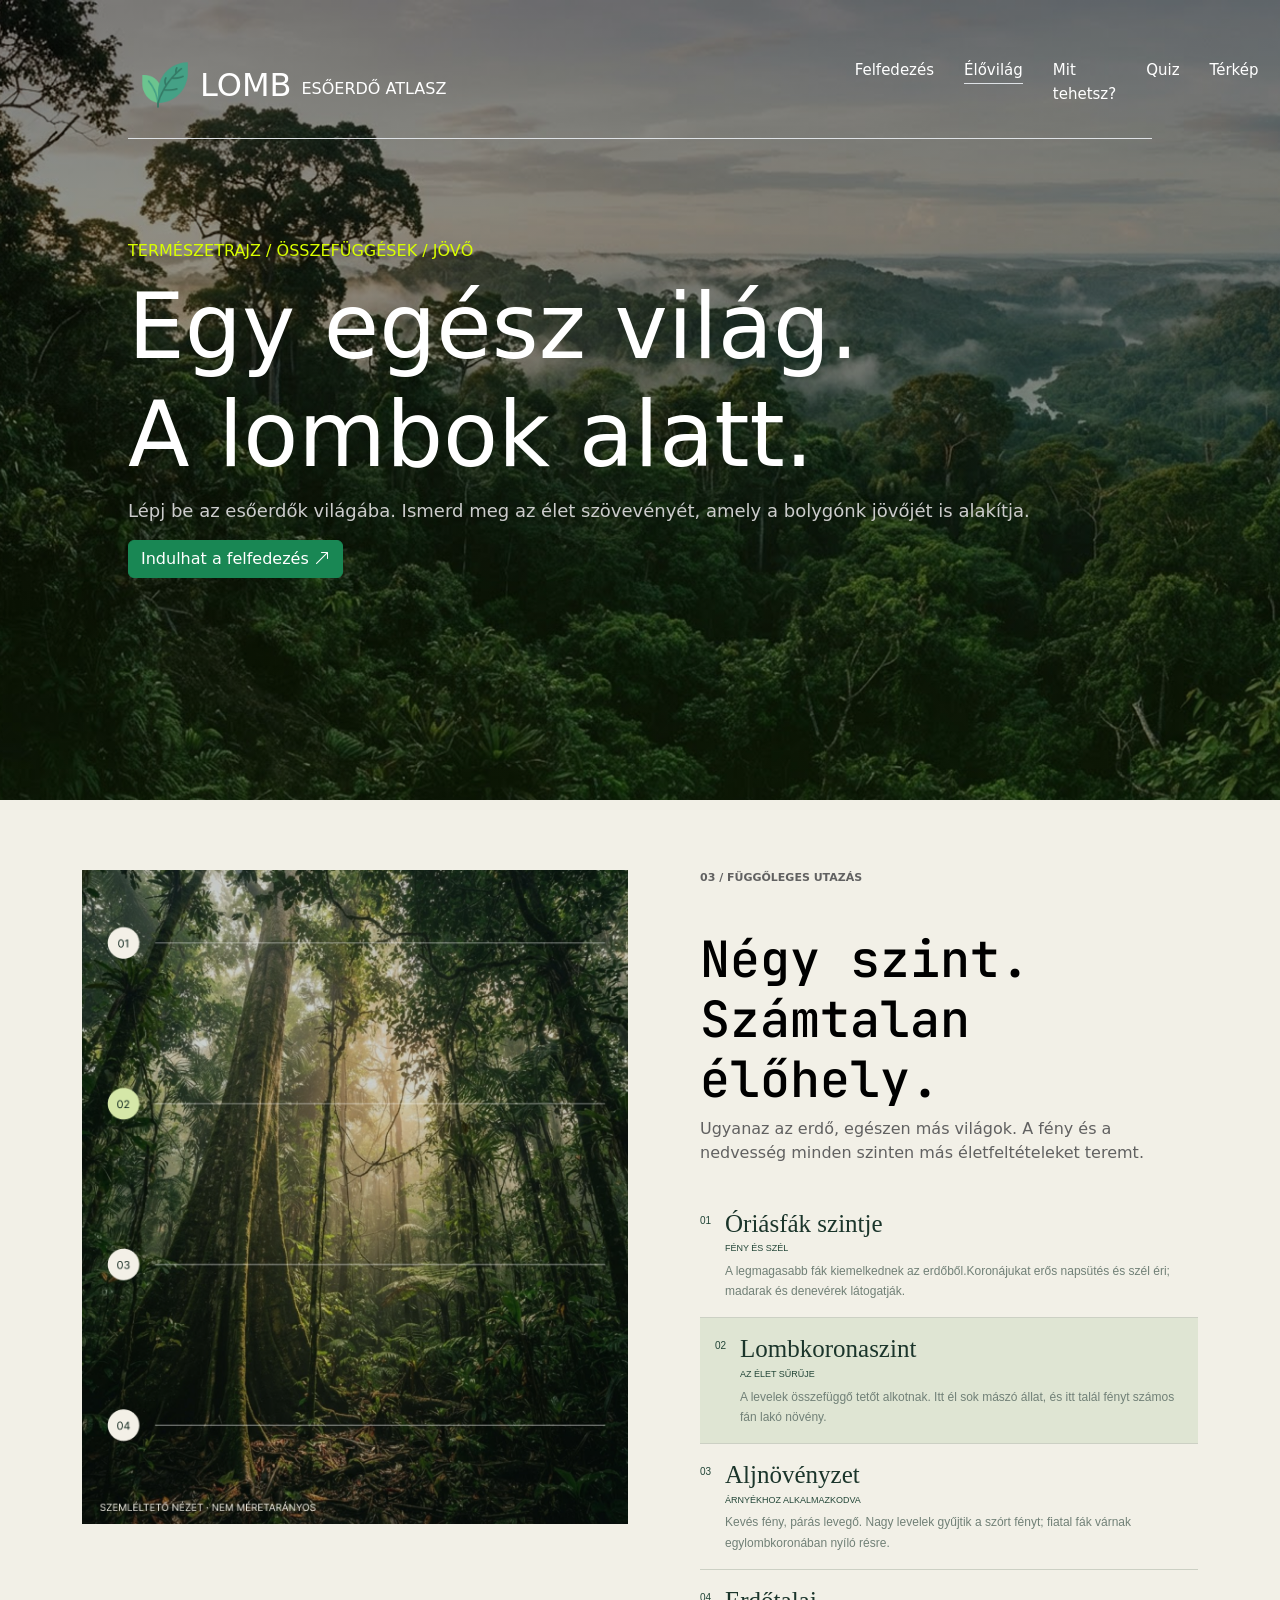
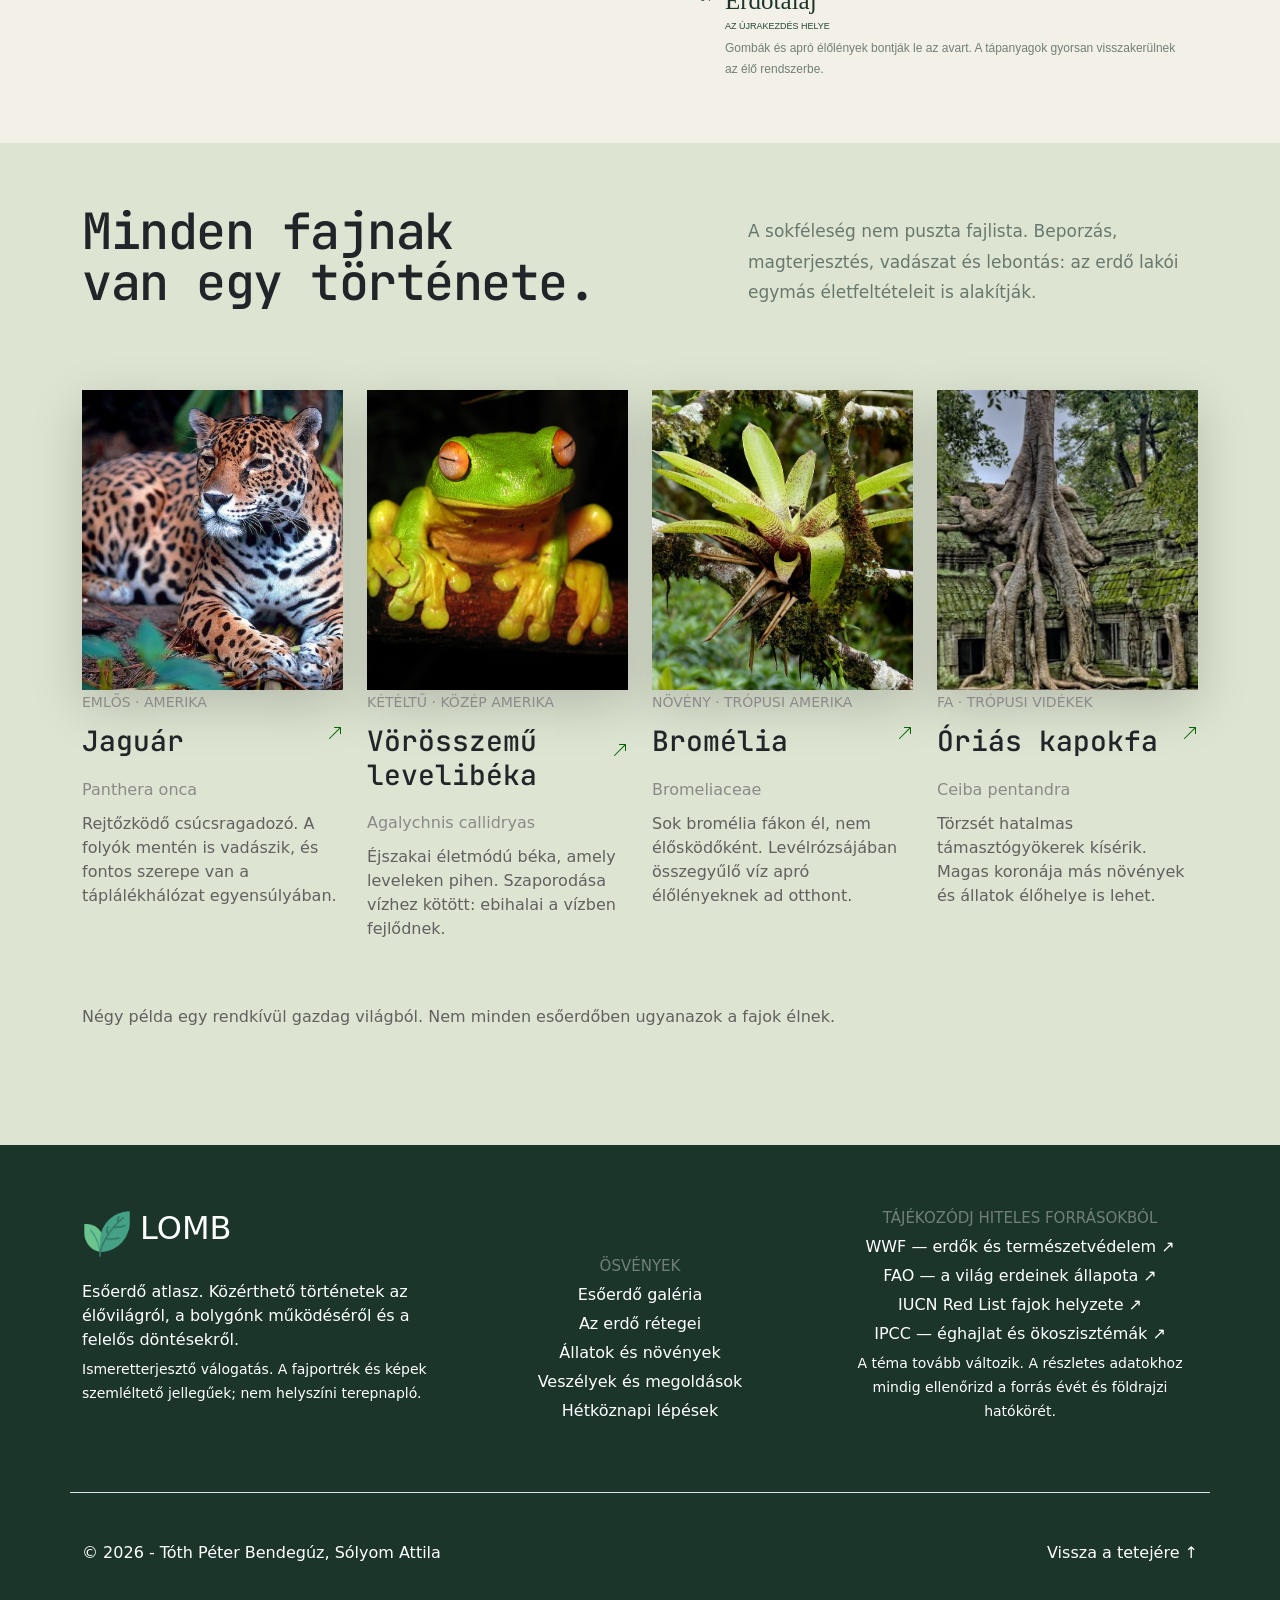
==== commit 5d4ccd79: "mobil fix" ====
--- a/elovilag.html
+++ b/elovilag.html
@@ -295,7 +295,7 @@
                     <p><small>Ismeretterjesztő válogatás. A fajportrék és képek szemléltető jellegűek;
                             nem helyszíni terepnapló.</small></p>
                 </div>
-                <div class="col-lg-4 text-center">
+                <div class="col-lg-4 text-center my-5">
                     <h3>Ösvények</h3>
                     <p><a href="https://www.shutterstock.com/hu/search/amazon-jungle-map" target="_blank">Esőerdő
                             galéria</a></p>
@@ -304,7 +304,7 @@
                     <p><a href="mitTehetsz.html">Veszélyek és megoldások</a></p>
                     <p><a href="mitTehetsz.html">Hétköznapi lépések</a></p>
                 </div>
-                <div class="col-lg-4">
+                <div class="col-lg-4 text-center">
                     <h3>Tájékozódj hiteles forrásokból</h3>
                     <p><a href="https://wwf.hu/" target="_blank">WWF — erdők és természetvédelem ↗</a></p>
                     <p><a href="https://www.fao.org/home/en" target="_blank">FAO — a világ erdeinek állapota ↗</a></p>
--- a/css/style.css
+++ b/css/style.css
@@ -537,8 +537,8 @@
 @media screen and (max-width: 768px) {
 
     header {
-        height: 280px !important;
-        min-height: 80svh;
+        height: 300px !important;
+        min-height: 100svh;
 
         padding: 24px;
 
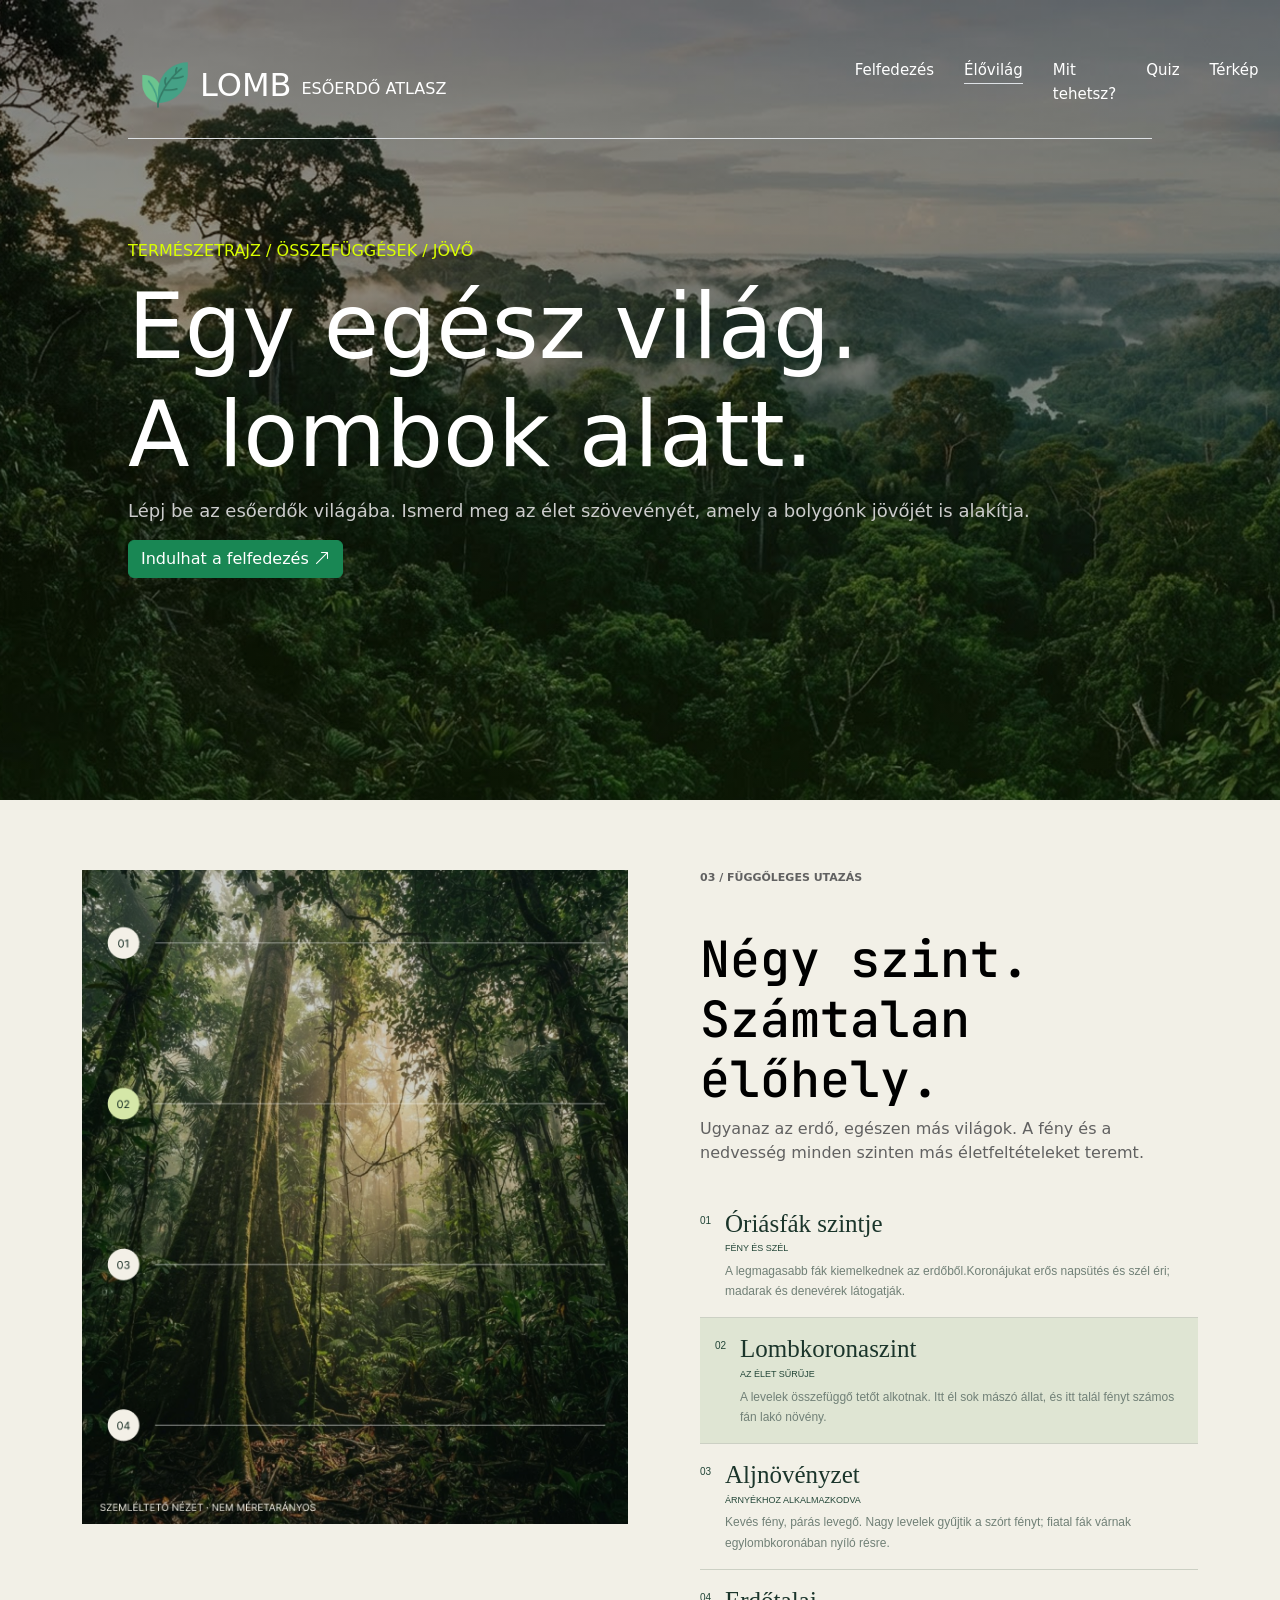
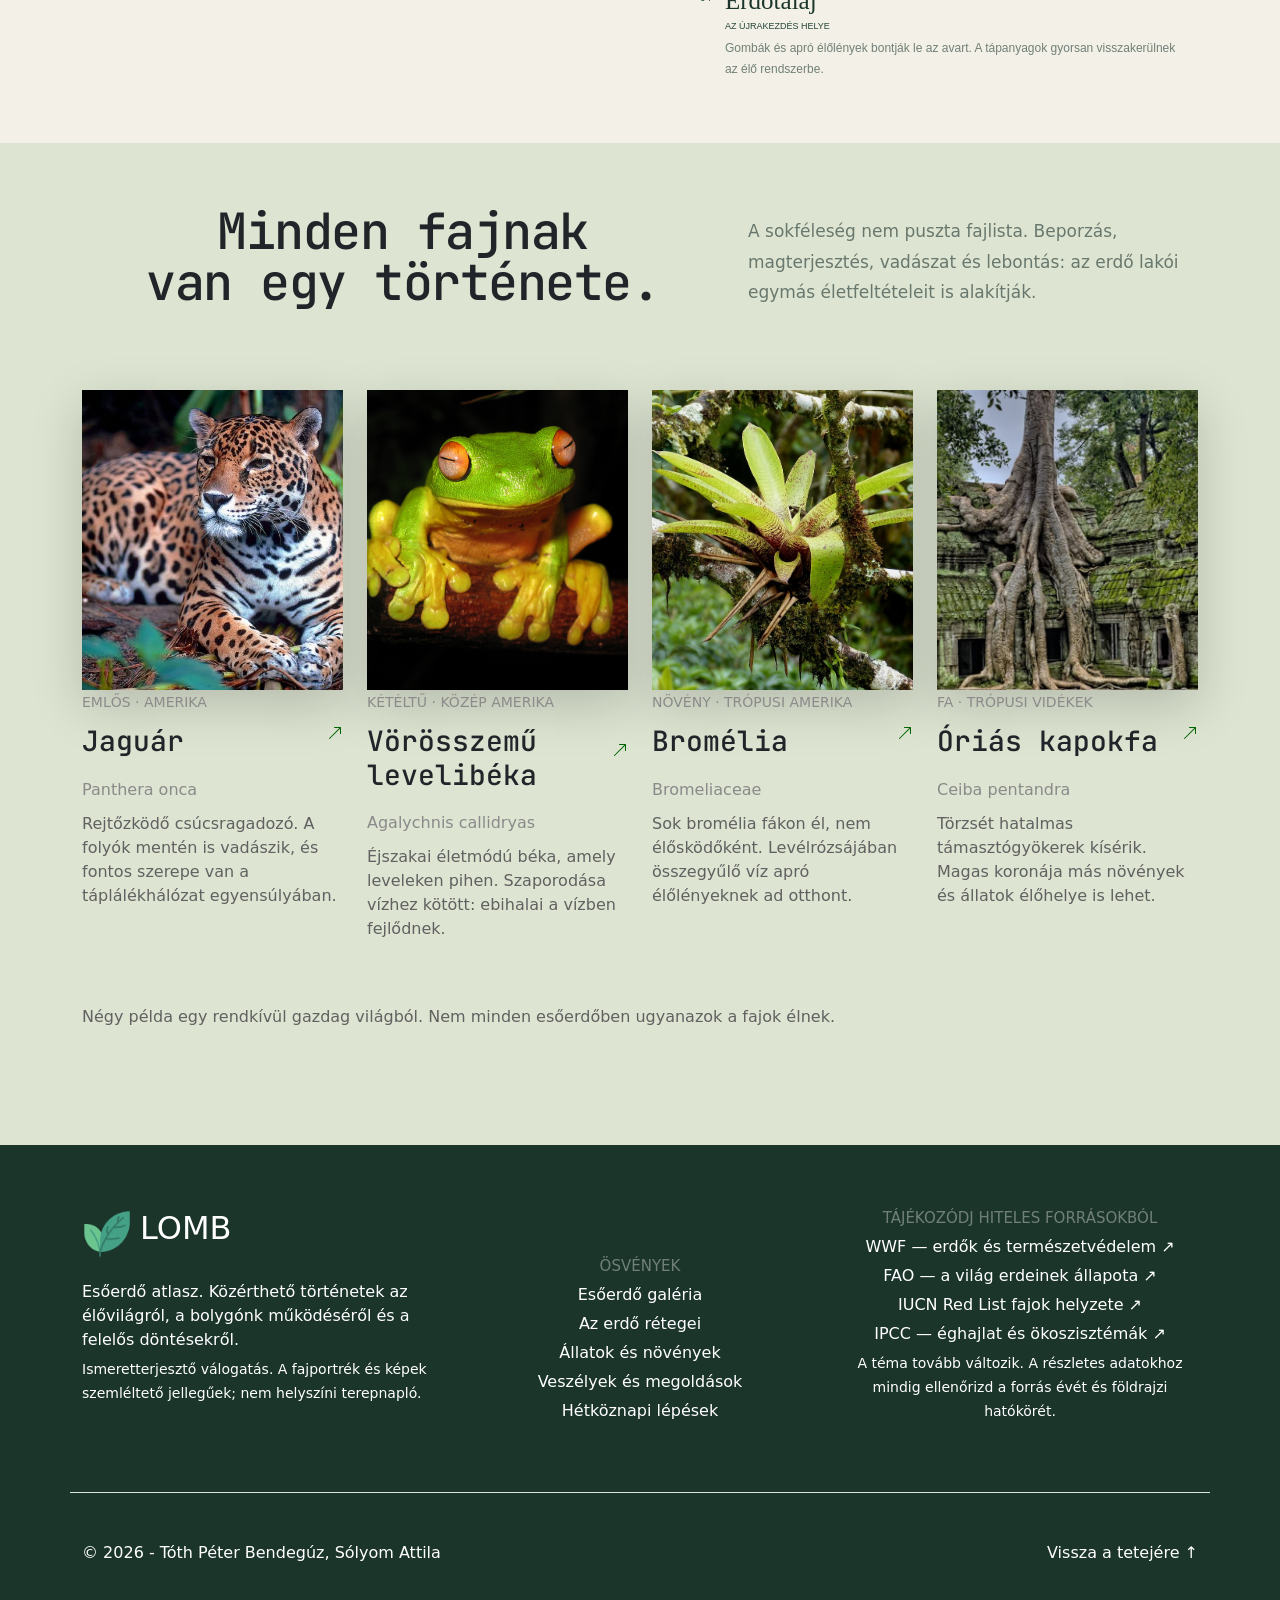
==== commit f87a4a31: "mobilnézet" ====
--- a/elovilag.html
+++ b/elovilag.html
@@ -172,7 +172,7 @@
                     <div class="col-lg-7">
 
 
-                        <h2 class="kapcsolatok-cim fajcim"> Minden fajnak<br> van egy története. </h2>
+                        <h2 class="kapcsolatok-cim fajcim text-center"> Minden fajnak<br> van egy története. </h2>
                     </div>
 
                     <div class="col-lg-5">
@@ -188,7 +188,7 @@
 
             <div class="container esoerdoatlasz mt-5">
                 <div class="row">
-                    <div class="col-lg-3">
+                    <div class="col-lg-3 mobiltavolsag">
                         <img class="shadow-lg" src="images/jaguar.jpg" alt="jaguár" title="jaguár">
                         <span class="text-uppercase">EMLŐS · AMERIKA</span>
                         <div class="elolenynev d-flex">
@@ -209,7 +209,7 @@
                     </div>
 
 
-                    <div class="col-lg-3">
+                    <div class="col-lg-3 mobiltavolsag">
                         <img class="shadow-lg" src="images/levelibeka.jpg" alt="vörösszemű levelibéka" title="vörösszemű levelibéka">
                         <span class="text-uppercase">KÉTÉLTŰ · KÖZÉP AMERIKA</span>
                         <div class="elolenynev d-flex">
@@ -231,7 +231,7 @@
                     </div>
 
 
-                    <div class="col-lg-3">
+                    <div class="col-lg-3 mobiltavolsag">
                         <img class="shadow-lg" src="images/bromelia.jpg" alt="bromélia" title="bromélia">
                         <span class="text-uppercase">NÖVÉNY · TRÓPUSI AMERIKA</span>
                         <div class="elolenynev d-flex">
@@ -252,7 +252,7 @@
                     </div>
 
 
-                    <div class="col-lg-3">
+                    <div class="col-lg-3 mobiltavolsag">
                         <img class="shadow-lg" src="images/kapokfa.jpg" alt="kapokfa" title="kapokfa">
                         <span class="text-uppercase">FA · TRÓPUSI VIDÉKEK</span>
                         <div class="elolenynev d-flex">
--- a/css/style.css
+++ b/css/style.css
@@ -747,4 +747,37 @@
         text-decoration: none;
         display: block;
     }
-}
+
+    .mobiltavolsag{
+        margin-bottom: 50px;
+    }
+
+    .szintek{
+        margin-top: 40px;
+    }
+
+    .mittehetsz{
+        display: none;
+    }
+
+    .szamok{
+        margin-top: 50px;
+    }
+
+    .esoerdoatlaszszam{
+        margin-top: 40px;
+    }
+
+    .aholazeso{
+        margin-bottom: 0;
+        padding-bottom: 0;
+    }
+
+    .tropusiesoerdo, .tropusiesoerdoKapcsolatok{
+        margin-top: 0;
+        padding-top: 0;
+        padding-left: 20px ;
+        margin-left: 0;
+        
+    }
+}
